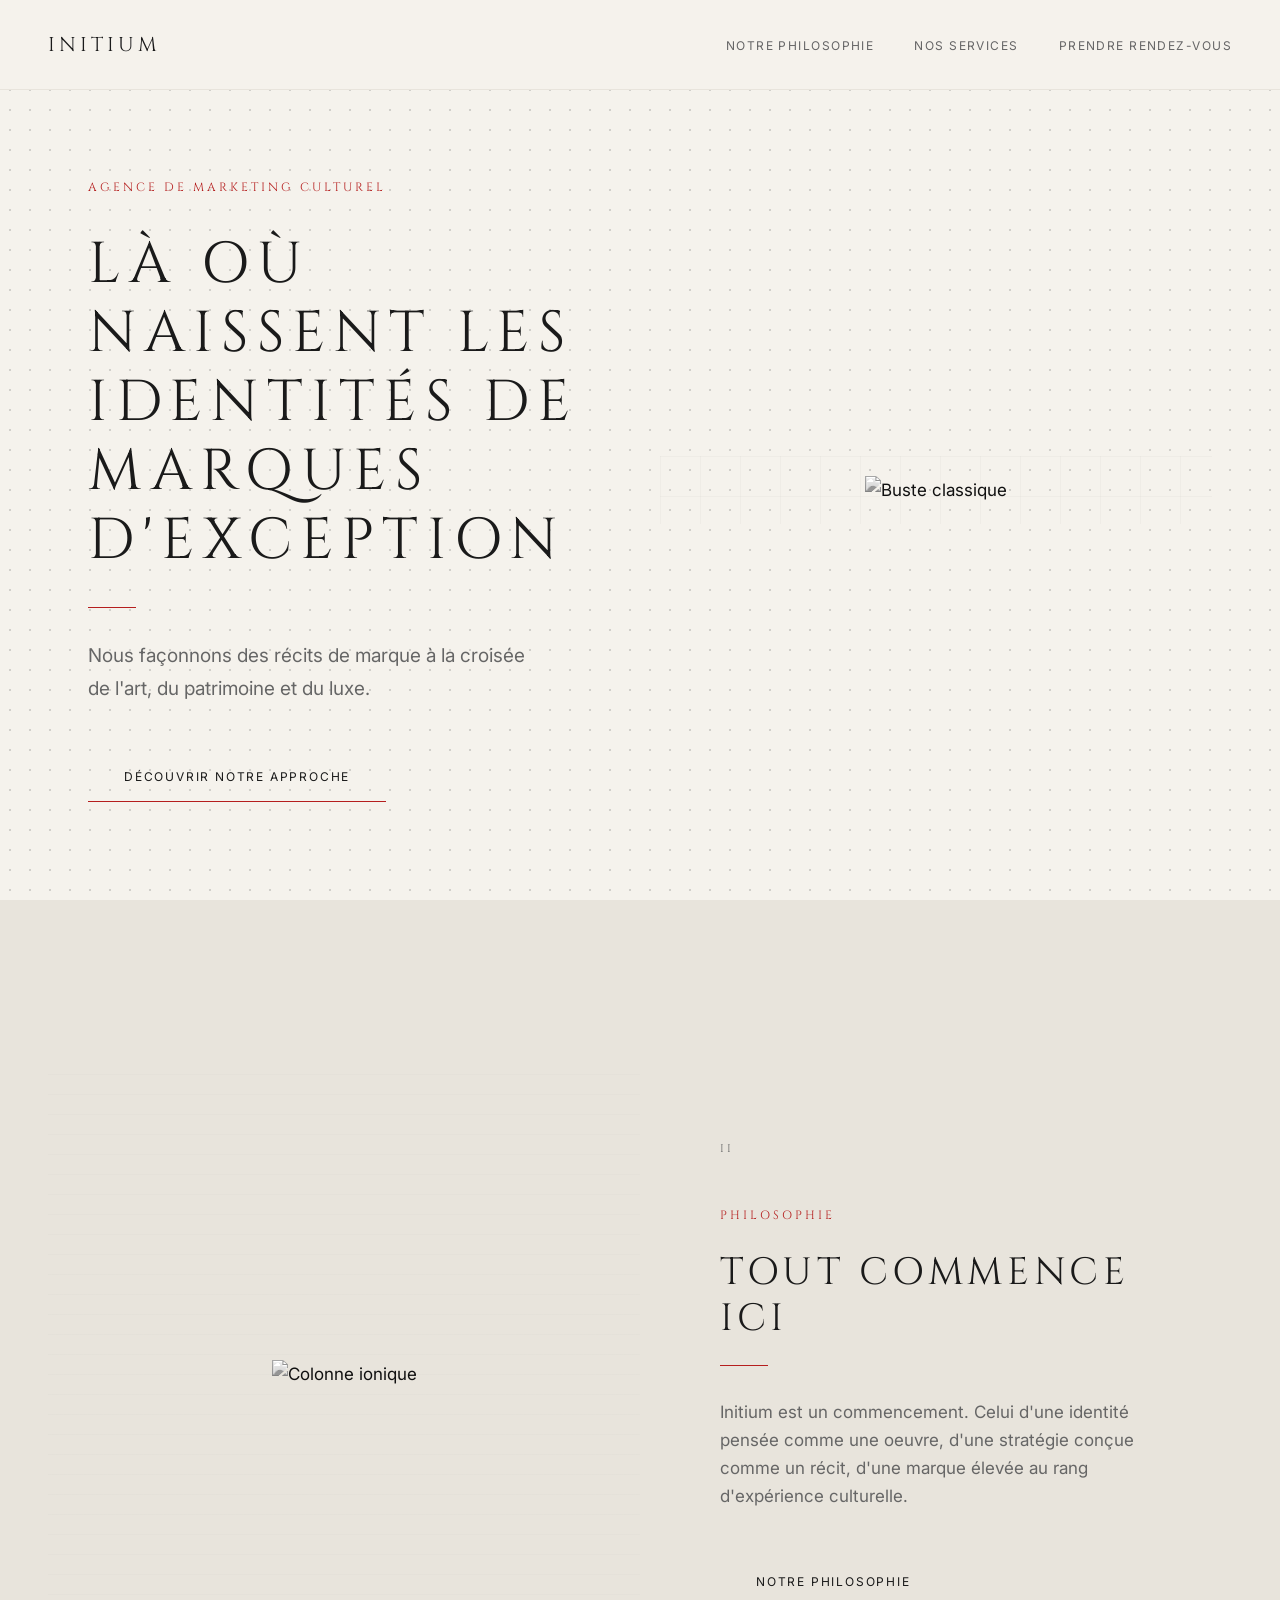
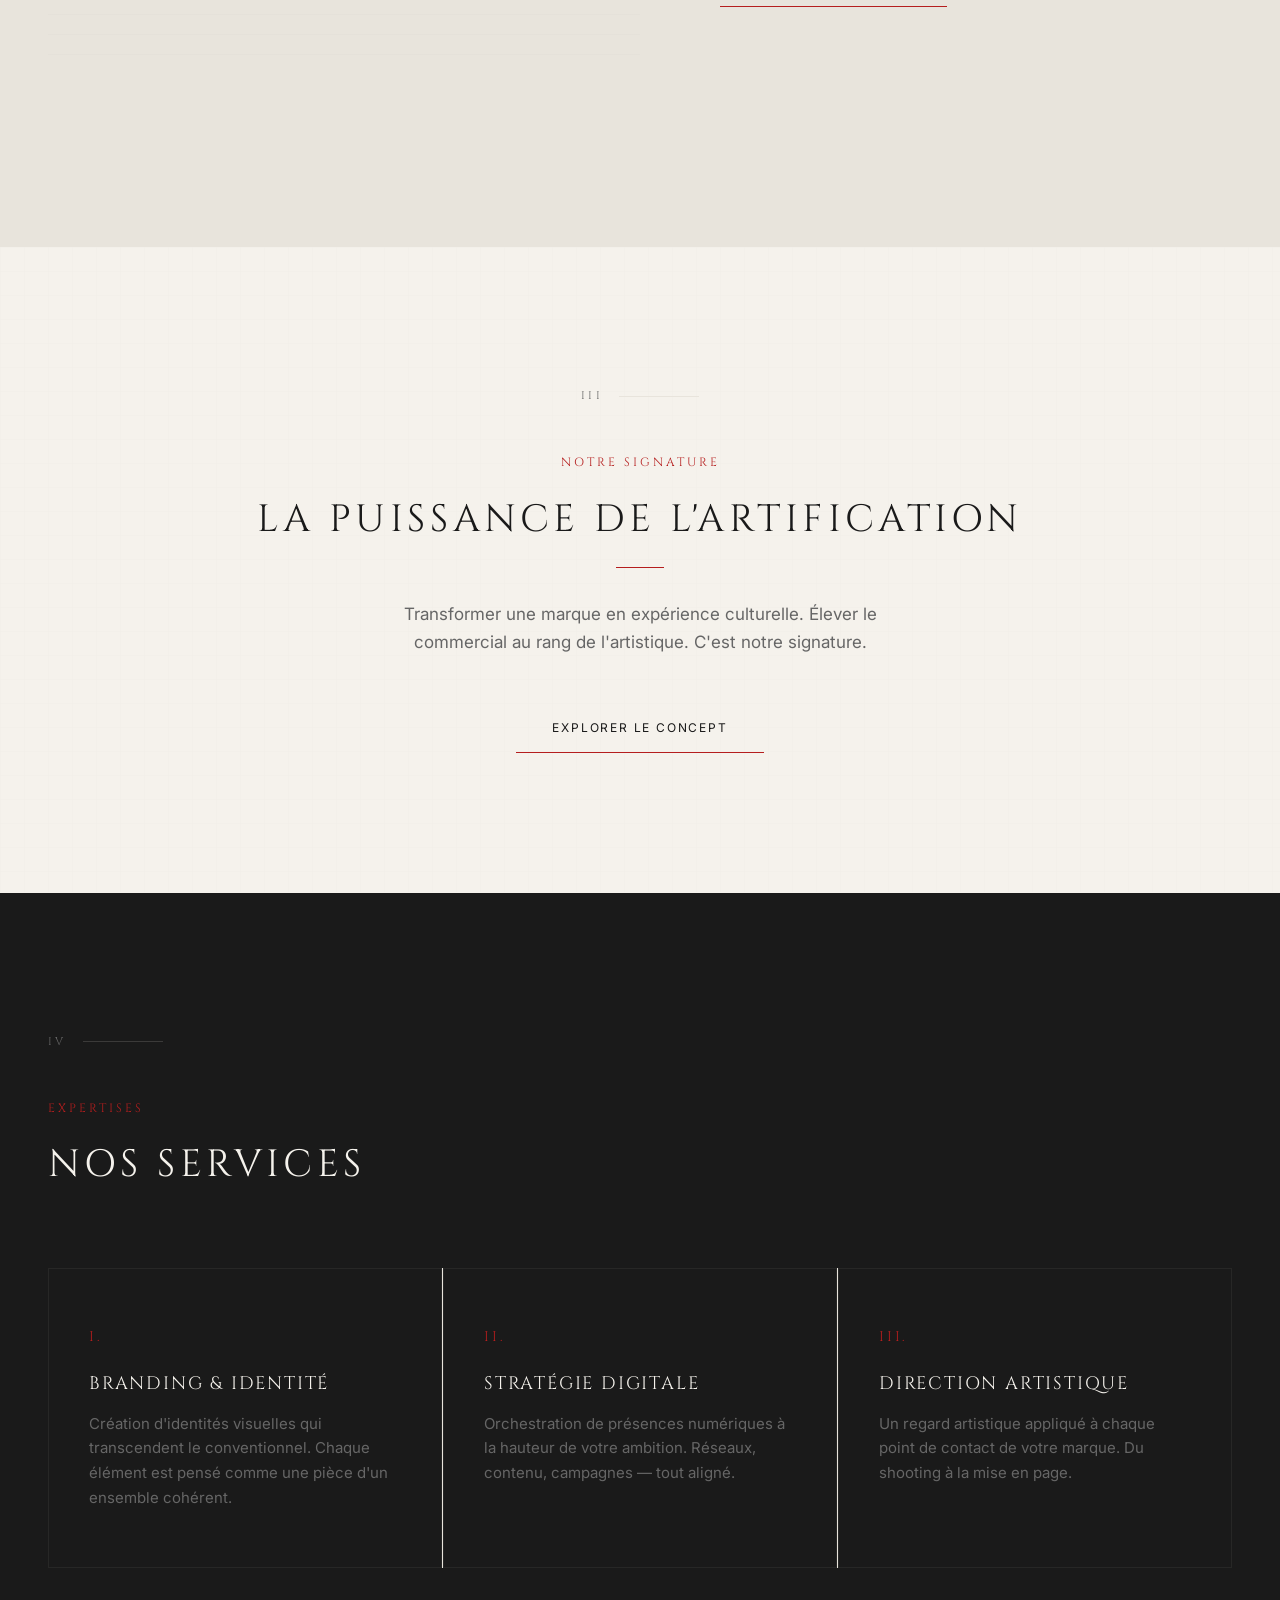
==== index.html @ 4360809c "Initium v2 — Moodboard télescopage temporel: Cinzel + Inter, rouge pompéien, figures antiques flotta" ====
<!DOCTYPE html>
<html lang="fr">
<head>
  <meta charset="UTF-8">
  <meta name="viewport" content="width=device-width, initial-scale=1.0">
  <title>Initium — Agence de marketing culturel</title>
  <link href="https://fonts.googleapis.com/css2?family=Cinzel:wght@400;500;700&family=Inter:wght@300;400;500&display=swap" rel="stylesheet">
  <link rel="stylesheet" href="css/style.css">
</head>
<body>

  <!-- Navigation -->
  <nav class="site-nav">
    <a href="index.html" class="site-nav__logo">Initium</a>
    <ul class="site-nav__links">
      <li><a href="philosophie.html">Notre philosophie</a></li>
      <li><a href="services.html">Nos services</a></li>
      <li><a href="#calendly">Prendre rendez-vous</a></li>
    </ul>
  </nav>

  <!-- ===== HERO ===== -->
  <section class="hero parallax-container">
    <!-- Pattern de fond subtil -->
    <div class="pattern-dots" style="position: absolute; inset: 0; opacity: 0.25; z-index: 0;" data-parallax="0.03"></div>

    <div class="hero__inner">
      <div class="hero__content">
        <p class="t-intertitre mb-32">Agence de marketing culturel</p>
        <h1 class="t-lapidaire t-lapidaire--lg mb-32">Là où naissent les identités de marques d'exception</h1>
        <div class="filet mb-32"></div>
        <p class="t-corps t-corps--lg mb-48" style="max-width: 440px;">Nous façonnons des récits de marque à la croisée de l'art, du patrimoine et du luxe.</p>
        <a href="philosophie.html" class="btn">Découvrir notre approche</a>
      </div>

      <div class="hero__figure">
        <div class="hero__pattern pattern-grid"></div>
        <!-- Buste classique détouré, flottant sur pattern -->
        <img src="https://images.unsplash.com/photo-1588771930296-9d16c325bcc7?w=600&q=85" alt="Buste classique" data-parallax="0.05">
      </div>
    </div>
  </section>

  <!-- ===== SECTION II — Philosophie ===== -->
  <section class="section section--perle">
    <div class="split">
      <div class="split__figure">
        <div class="pattern-bg pattern-lines" style="opacity: 0.3;"></div>
        <img src="https://images.unsplash.com/photo-1558618666-fcd25c85f82e?w=600&q=85" alt="Colonne ionique">
      </div>
      <div class="split__text">
        <div class="section-number">II</div>
        <p class="t-intertitre mb-24">Philosophie</p>
        <h2 class="t-lapidaire t-lapidaire--md mb-24">Tout commence ici</h2>
        <div class="filet mb-32"></div>
        <p class="t-corps mb-48">Initium est un commencement. Celui d'une identité pensée comme une oeuvre, d'une stratégie conçue comme un récit, d'une marque élevée au rang d'expérience culturelle.</p>
        <a href="philosophie.html" class="btn">Notre philosophie</a>
      </div>
    </div>
  </section>

  <!-- ===== SECTION III — Artification ===== -->
  <section class="section section--blanc parallax-container">
    <div class="pattern-meandre" style="position: absolute; inset: 0; opacity: 0.2; z-index: 0;" data-parallax="0.02"></div>
    <div class="section__inner" style="position: relative; z-index: 1; text-align: center;">
      <div class="section-number" style="justify-content: center;">III</div>
      <p class="t-intertitre mb-24">Notre signature</p>
      <h2 class="t-lapidaire t-lapidaire--md mb-24">La puissance de l'artification</h2>
      <div class="filet mb-32" style="margin-left: auto; margin-right: auto;"></div>
      <p class="t-corps mb-48" style="max-width: 560px; margin-left: auto; margin-right: auto;">Transformer une marque en expérience culturelle. Élever le commercial au rang de l'artistique. C'est notre signature.</p>
      <a href="artification.html" class="btn">Explorer le concept</a>
    </div>
  </section>

  <!-- ===== SECTION IV — Services ===== -->
  <section class="section section--noir">
    <div class="section__inner">
      <div class="section-number">IV</div>
      <p class="t-intertitre mb-24">Expertises</p>
      <h2 class="t-lapidaire t-lapidaire--md mb-16" style="color: var(--blanc-casse);">Nos services</h2>

      <div class="cards-row">
        <div class="card">
          <div class="card__roman">I.</div>
          <div class="card__title">Branding & Identité</div>
          <p class="card__text">Création d'identités visuelles qui transcendent le conventionnel. Chaque élément est pensé comme une pièce d'un ensemble cohérent.</p>
        </div>
        <div class="card">
          <div class="card__roman">II.</div>
          <div class="card__title">Stratégie Digitale</div>
          <p class="card__text">Orchestration de présences numériques à la hauteur de votre ambition. Réseaux, contenu, campagnes — tout aligné.</p>
        </div>
        <div class="card">
          <div class="card__roman">III.</div>
          <div class="card__title">Direction Artistique</div>
          <p class="card__text">Un regard artistique appliqué à chaque point de contact de votre marque. Du shooting à la mise en page.</p>
        </div>
      </div>
    </div>
  </section>

  <!-- Pas de footer sur la homepage -->

  <!-- ===== Parallax JS (subtil) ===== -->
  <script>
    document.addEventListener('DOMContentLoaded', function() {
      const parallaxElements = document.querySelectorAll('[data-parallax]');
      if (!parallaxElements.length) return;

      let ticking = false;
      window.addEventListener('scroll', function() {
        if (!ticking) {
          window.requestAnimationFrame(function() {
            const scrollY = window.pageYOffset;
            parallaxElements.forEach(function(el) {
              const speed = parseFloat(el.dataset.parallax);
              el.style.transform = 'translateY(' + (scrollY * speed) + 'px)';
            });
            ticking = false;
          });
          ticking = true;
        }
      });
    });
  </script>

</body>
</html>
---- css/style.css ----
/* ===== INITIUM V2 — Direction Artistique ===== */
/* Télescopage temporel : capitale romaine lapidaire + grotesque contemporaine */
/* Palette monochrome + accent rouge pompéien */

/* --- Reset --- */
*, *::before, *::after {
  margin: 0; padding: 0; box-sizing: border-box;
}

/* --- Variables --- */
:root {
  --blanc-casse: #F5F2EC;
  --noir-encre: #1A1A1A;
  --gris-cendre: #666666;
  --gris-perle: #E8E4DC;
  --rouge-pompeien: #B51E1E;
  --blanc-pur: #FFFFFF;
}

/* --- Base --- */
html { scroll-behavior: smooth; }

body {
  font-family: 'Inter', 'Helvetica Neue', Helvetica, Arial, sans-serif;
  background: var(--blanc-casse);
  color: var(--noir-encre);
  font-size: 17px;
  line-height: 1.65;
  -webkit-font-smoothing: antialiased;
  -moz-osx-font-smoothing: grayscale;
}

/* --- Typographie lapidaire (titres) --- */
.t-lapidaire {
  font-family: 'Cinzel', 'Trajan Pro', 'Times New Roman', serif;
  text-transform: uppercase;
  letter-spacing: 0.12em;
  font-weight: 400;
  line-height: 1.2;
}

.t-lapidaire--lg {
  font-size: clamp(32px, 4.5vw, 64px);
  letter-spacing: 0.15em;
}

.t-lapidaire--md {
  font-size: clamp(22px, 3vw, 38px);
  letter-spacing: 0.12em;
}

.t-lapidaire--sm {
  font-size: clamp(13px, 1.2vw, 15px);
  letter-spacing: 0.2em;
}

/* --- Typographie corps --- */
.t-corps {
  font-family: 'Inter', sans-serif;
  font-size: 17px;
  line-height: 1.65;
  color: var(--gris-cendre);
}

.t-corps--lg {
  font-size: 19px;
  line-height: 1.7;
}

/* --- Intertitre petites capitales rouges --- */
.t-intertitre {
  font-family: 'Cinzel', serif;
  font-size: 12px;
  letter-spacing: 0.25em;
  text-transform: uppercase;
  color: var(--rouge-pompeien);
  font-weight: 400;
}

/* --- Links --- */
a { color: inherit; text-decoration: none; }

/* --- Filets --- */
.filet {
  width: 48px;
  height: 1px;
  background: var(--rouge-pompeien);
}

.filet--long {
  width: 100%;
  height: 1px;
  background: var(--gris-perle);
}

/* --- Boutons --- */
.btn {
  display: inline-block;
  padding: 14px 36px;
  font-family: 'Inter', sans-serif;
  font-size: 12px;
  letter-spacing: 0.15em;
  text-transform: uppercase;
  color: var(--noir-encre);
  background: transparent;
  border: none;
  border-bottom: 1px solid var(--rouge-pompeien);
  border-radius: 0;
  cursor: pointer;
  transition: background 0.3s, color 0.3s;
}

.btn:hover {
  background: var(--rouge-pompeien);
  color: var(--blanc-casse);
}

/* --- Navigation --- */
.site-nav {
  position: fixed;
  top: 0; left: 0; right: 0;
  z-index: 100;
  display: flex;
  justify-content: space-between;
  align-items: center;
  padding: 28px 48px;
  background: rgba(245, 242, 236, 0.95);
  backdrop-filter: blur(8px);
  border-bottom: 1px solid var(--gris-perle);
}

.site-nav__logo {
  font-family: 'Cinzel', serif;
  font-size: 20px;
  letter-spacing: 0.2em;
  text-transform: uppercase;
  color: var(--noir-encre);
}

.site-nav__logo--red {
  color: var(--rouge-pompeien);
}

.site-nav__links {
  display: flex;
  gap: 40px;
  list-style: none;
}

.site-nav__links a {
  font-family: 'Inter', sans-serif;
  font-size: 12px;
  letter-spacing: 0.12em;
  text-transform: uppercase;
  color: var(--gris-cendre);
  transition: color 0.3s;
}

.site-nav__links a:hover {
  color: var(--rouge-pompeien);
}

/* --- Sections --- */
.section {
  padding: 140px 48px;
  position: relative;
  overflow: hidden;
}

.section--blanc { background: var(--blanc-casse); }
.section--perle { background: var(--gris-perle); }
.section--noir {
  background: var(--noir-encre);
  color: var(--blanc-casse);
}
.section--noir .t-corps { color: rgba(245, 242, 236, 0.6); }
.section--noir .filet--long { background: rgba(245, 242, 236, 0.1); }

.section__inner {
  max-width: 1200px;
  margin: 0 auto;
}

/* --- Hero --- */
.hero {
  min-height: 100vh;
  display: flex;
  align-items: center;
  position: relative;
  overflow: hidden;
  background: var(--blanc-casse);
  padding-top: 80px;
}

.hero__inner {
  max-width: 1200px;
  margin: 0 auto;
  padding: 0 48px;
  display: grid;
  grid-template-columns: 1fr 1fr;
  gap: 80px;
  align-items: center;
  width: 100%;
}

.hero__content {
  position: relative;
  z-index: 2;
}

.hero__figure {
  position: relative;
  z-index: 1;
  display: flex;
  align-items: center;
  justify-content: center;
}

.hero__figure img {
  max-height: 70vh;
  width: auto;
  max-width: 100%;
  filter: grayscale(100%) contrast(1.1);
  position: relative;
  z-index: 2;
}

/* Pattern de fond derrière la figure */
.hero__pattern {
  position: absolute;
  inset: -20px;
  z-index: 1;
  opacity: 0.4;
}

/* --- Patterns --- */
.pattern-dots {
  background-image: radial-gradient(circle, var(--gris-cendre) 0.8px, transparent 0.8px);
  background-size: 20px 20px;
}

.pattern-grid {
  background-image:
    linear-gradient(rgba(102, 102, 102, 0.1) 1px, transparent 1px),
    linear-gradient(90deg, rgba(102, 102, 102, 0.1) 1px, transparent 1px);
  background-size: 40px 40px;
}

.pattern-lines {
  background-image: repeating-linear-gradient(
    0deg,
    transparent,
    transparent 19px,
    rgba(102, 102, 102, 0.08) 19px,
    rgba(102, 102, 102, 0.08) 20px
  );
}

.pattern-meandre {
  background-image:
    linear-gradient(90deg, rgba(102,102,102,0.06) 1px, transparent 1px),
    linear-gradient(rgba(102,102,102,0.06) 1px, transparent 1px);
  background-size: 24px 24px;
}

/* --- Split layout --- */
.split {
  display: grid;
  grid-template-columns: 1fr 1fr;
  gap: 0;
  align-items: center;
}

.split__text {
  padding: 100px 80px;
}

.split__figure {
  position: relative;
  min-height: 600px;
  display: flex;
  align-items: center;
  justify-content: center;
  overflow: hidden;
}

.split__figure img {
  max-height: 500px;
  width: auto;
  filter: grayscale(100%) contrast(1.1);
  position: relative;
  z-index: 2;
}

.split__figure .pattern-bg {
  position: absolute;
  inset: 0;
  z-index: 1;
}

/* --- Cards numérotées (chiffres romains) --- */
.cards-row {
  display: grid;
  grid-template-columns: repeat(3, 1fr);
  gap: 1px;
  background: var(--gris-perle);
  margin-top: 80px;
}

.card {
  background: var(--blanc-casse);
  padding: 56px 40px;
}

.card__roman {
  font-family: 'Cinzel', serif;
  font-size: 14px;
  letter-spacing: 0.2em;
  color: var(--rouge-pompeien);
  margin-bottom: 24px;
}

.card__title {
  font-family: 'Cinzel', serif;
  font-size: 18px;
  letter-spacing: 0.1em;
  text-transform: uppercase;
  color: var(--noir-encre);
  margin-bottom: 16px;
  line-height: 1.3;
}

.card__text {
  font-size: 15px;
  color: var(--gris-cendre);
  line-height: 1.65;
}

/* Cards sur fond sombre */
.section--noir .card {
  background: var(--noir-encre);
  border: 1px solid rgba(245, 242, 236, 0.06);
}
.section--noir .card__title { color: var(--blanc-casse); }

/* --- Figure flottante (standalone) --- */
.floating-figure {
  position: relative;
  display: flex;
  align-items: center;
  justify-content: center;
  padding: 80px;
}

.floating-figure img {
  filter: grayscale(100%) contrast(1.1);
  position: relative;
  z-index: 2;
  max-height: 500px;
}

.floating-figure__pattern {
  position: absolute;
  z-index: 1;
}

/* --- Footer --- */
.site-footer {
  padding: 56px 48px;
  border-top: 1px solid var(--gris-perle);
  display: flex;
  justify-content: space-between;
  align-items: center;
  background: var(--blanc-casse);
  color: var(--gris-cendre);
  font-size: 13px;
  letter-spacing: 0.05em;
}

.site-footer__links {
  display: flex;
  gap: 32px;
  list-style: none;
}

.site-footer__links a {
  font-size: 12px;
  letter-spacing: 0.1em;
  text-transform: uppercase;
  color: var(--gris-cendre);
  transition: color 0.3s;
}

.site-footer__links a:hover {
  color: var(--rouge-pompeien);
}

/* --- Spacing utilities --- */
.mb-16 { margin-bottom: 16px; }
.mb-24 { margin-bottom: 24px; }
.mb-32 { margin-bottom: 32px; }
.mb-48 { margin-bottom: 48px; }
.mb-64 { margin-bottom: 64px; }
.mb-80 { margin-bottom: 80px; }
.mt-48 { margin-top: 48px; }

/* --- Parallax layers --- */
.parallax-container {
  position: relative;
  overflow: hidden;
}

[data-parallax] {
  will-change: transform;
}

/* --- Numérotation romaine section --- */
.section-number {
  font-family: 'Cinzel', serif;
  font-size: 11px;
  letter-spacing: 0.3em;
  color: var(--gris-cendre);
  text-transform: uppercase;
  margin-bottom: 48px;
  display: flex;
  align-items: center;
  gap: 16px;
}

.section-number::after {
  content: '';
  flex: 1;
  max-width: 80px;
  height: 1px;
  background: var(--gris-perle);
}

.section--noir .section-number::after {
  background: rgba(245, 242, 236, 0.15);
}

/* --- Timeline (artification) --- */
.timeline {
  max-width: 800px;
  margin: 0 auto;
}

.timeline-step {
  display: flex;
  gap: 40px;
  margin-bottom: 56px;
  align-items: flex-start;
  padding-bottom: 56px;
  border-bottom: 1px solid var(--gris-perle);
}

.timeline-step:last-child {
  border-bottom: none;
  margin-bottom: 0;
  padding-bottom: 0;
}

.section--noir .timeline-step {
  border-bottom-color: rgba(245, 242, 236, 0.08);
}

.timeline-step__num {
  font-family: 'Cinzel', serif;
  font-size: 14px;
  letter-spacing: 0.2em;
  color: var(--rouge-pompeien);
  min-width: 60px;
  padding-top: 4px;
}

.timeline-step__title {
  font-family: 'Cinzel', serif;
  font-size: 18px;
  letter-spacing: 0.1em;
  text-transform: uppercase;
  margin-bottom: 12px;
  line-height: 1.3;
}

.timeline-step__text {
  font-size: 16px;
  color: var(--gris-cendre);
  line-height: 1.65;
}

.section--noir .timeline-step__title { color: var(--blanc-casse); }
.section--noir .timeline-step__text { color: rgba(245, 242, 236, 0.55); }

/* --- Services grid --- */
.services-grid {
  display: grid;
  grid-template-columns: repeat(2, 1fr);
  gap: 1px;
  background: var(--gris-perle);
}

.service-item {
  background: var(--blanc-casse);
  padding: 56px 48px;
}

.service-item__title {
  font-family: 'Cinzel', serif;
  font-size: 16px;
  letter-spacing: 0.12em;
  text-transform: uppercase;
  color: var(--noir-encre);
  margin-bottom: 16px;
}

.service-item__text {
  font-size: 15px;
  color: var(--gris-cendre);
  line-height: 1.65;
}

/* --- Founders --- */
.founders {
  display: grid;
  grid-template-columns: 1fr 1fr;
  gap: 80px;
  max-width: 900px;
  margin: 0 auto;
}

.founder__img {
  width: 180px;
  height: 220px;
  background: var(--gris-perle);
  margin-bottom: 24px;
  display: flex;
  align-items: center;
  justify-content: center;
  font-size: 12px;
  letter-spacing: 0.1em;
  color: var(--gris-cendre);
  text-transform: uppercase;
}

.founder__name {
  font-family: 'Cinzel', serif;
  font-size: 18px;
  letter-spacing: 0.12em;
  text-transform: uppercase;
  margin-bottom: 4px;
}

.founder__role {
  font-size: 12px;
  letter-spacing: 0.12em;
  text-transform: uppercase;
  color: var(--rouge-pompeien);
  margin-bottom: 16px;
}

.founder__bio {
  font-size: 15px;
  color: var(--gris-cendre);
  line-height: 1.65;
}

/* --- Responsive --- */
@media (max-width: 1024px) {
  .hero__inner {
    grid-template-columns: 1fr;
    gap: 48px;
    padding: 0 32px;
  }
  .hero__figure { min-height: 400px; }
  .split { grid-template-columns: 1fr; }
  .split__text { padding: 64px 32px; }
  .split__figure { min-height: 400px; }
  .cards-row { grid-template-columns: 1fr; }
  .services-grid { grid-template-columns: 1fr; }
  .founders { grid-template-columns: 1fr; gap: 48px; }
}

@media (max-width: 768px) {
  .site-nav { padding: 20px 24px; }
  .site-nav__links { gap: 24px; }
  .site-nav__links a { font-size: 11px; }
  .section { padding: 100px 24px; }
  .hero__inner { padding: 0 24px; }
  .split__text { padding: 48px 24px; }
  .site-footer {
    flex-direction: column;
    gap: 20px;
    text-align: center;
    padding: 40px 24px;
  }
}

@media (max-width: 480px) {
  .site-nav__links { display: none; }
  .hero { padding-top: 60px; }
  .btn { padding: 12px 28px; }
  .timeline-step { flex-direction: column; gap: 16px; }
}
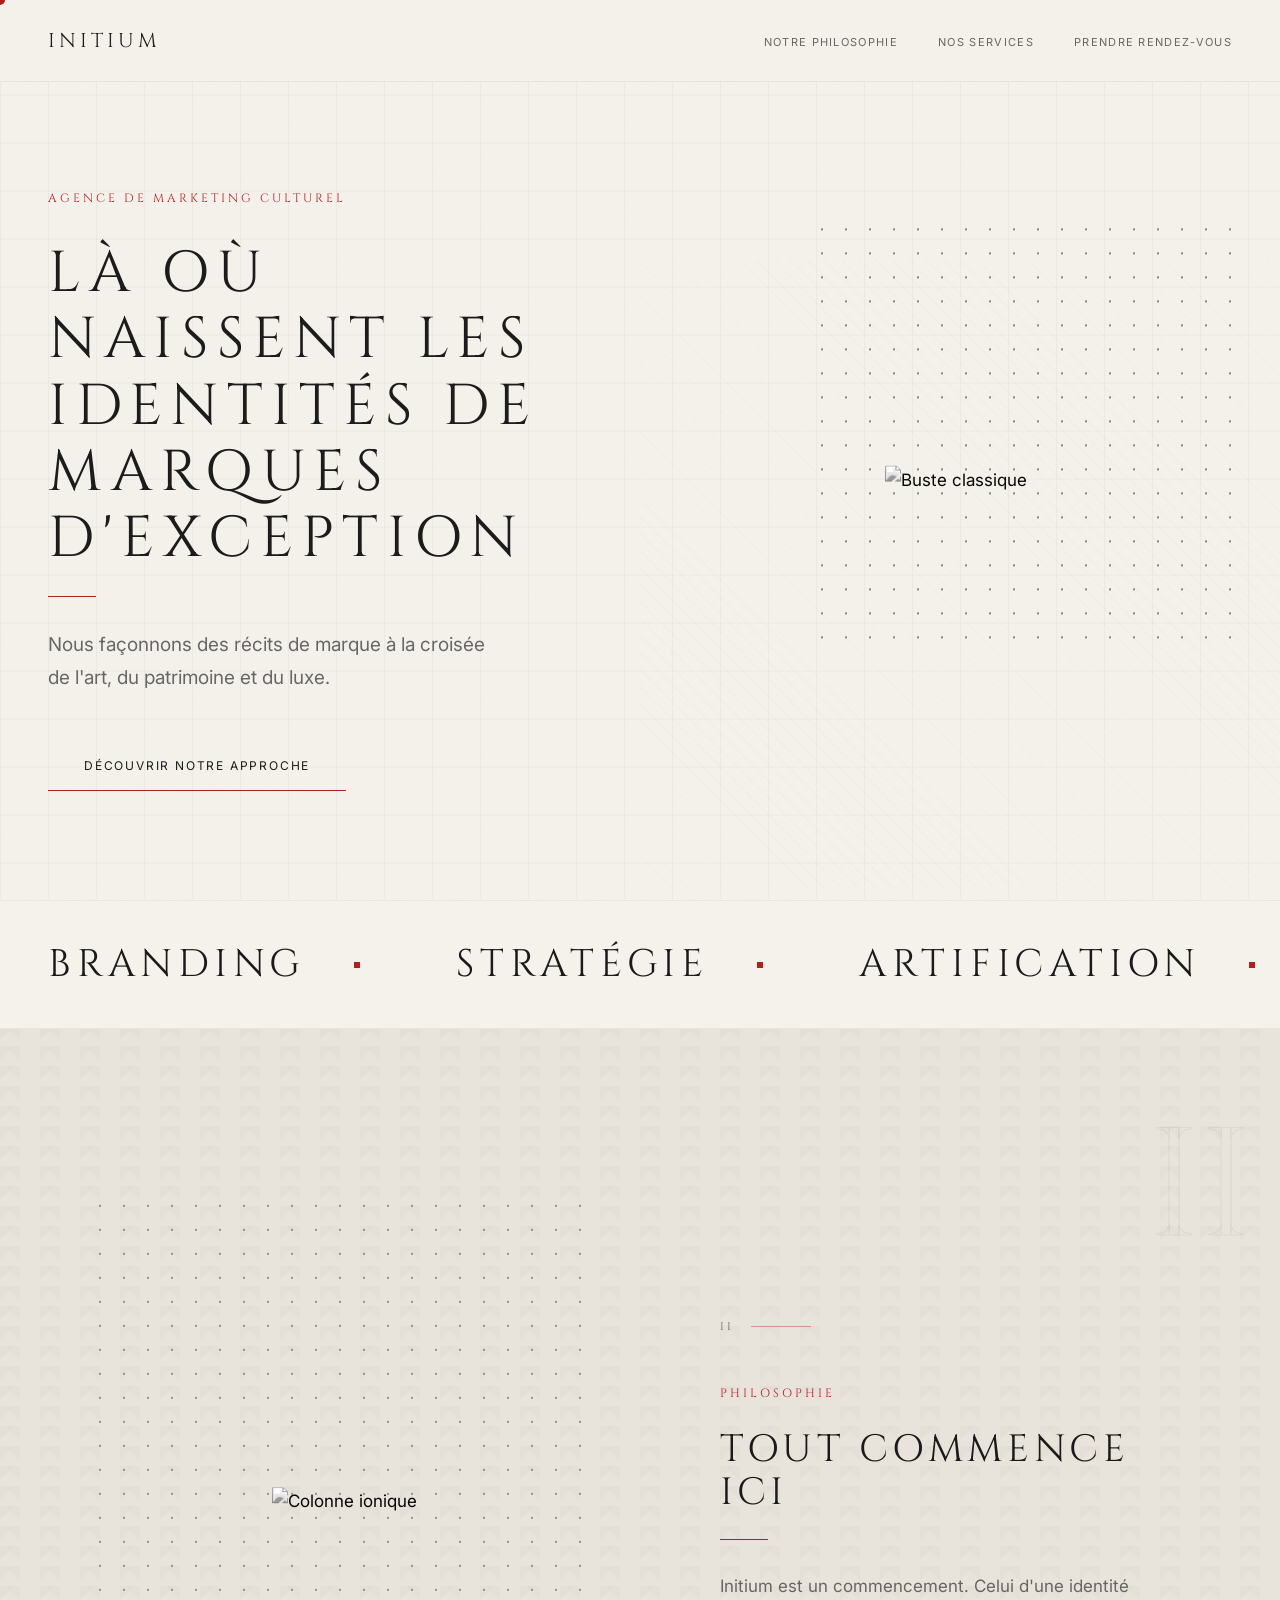
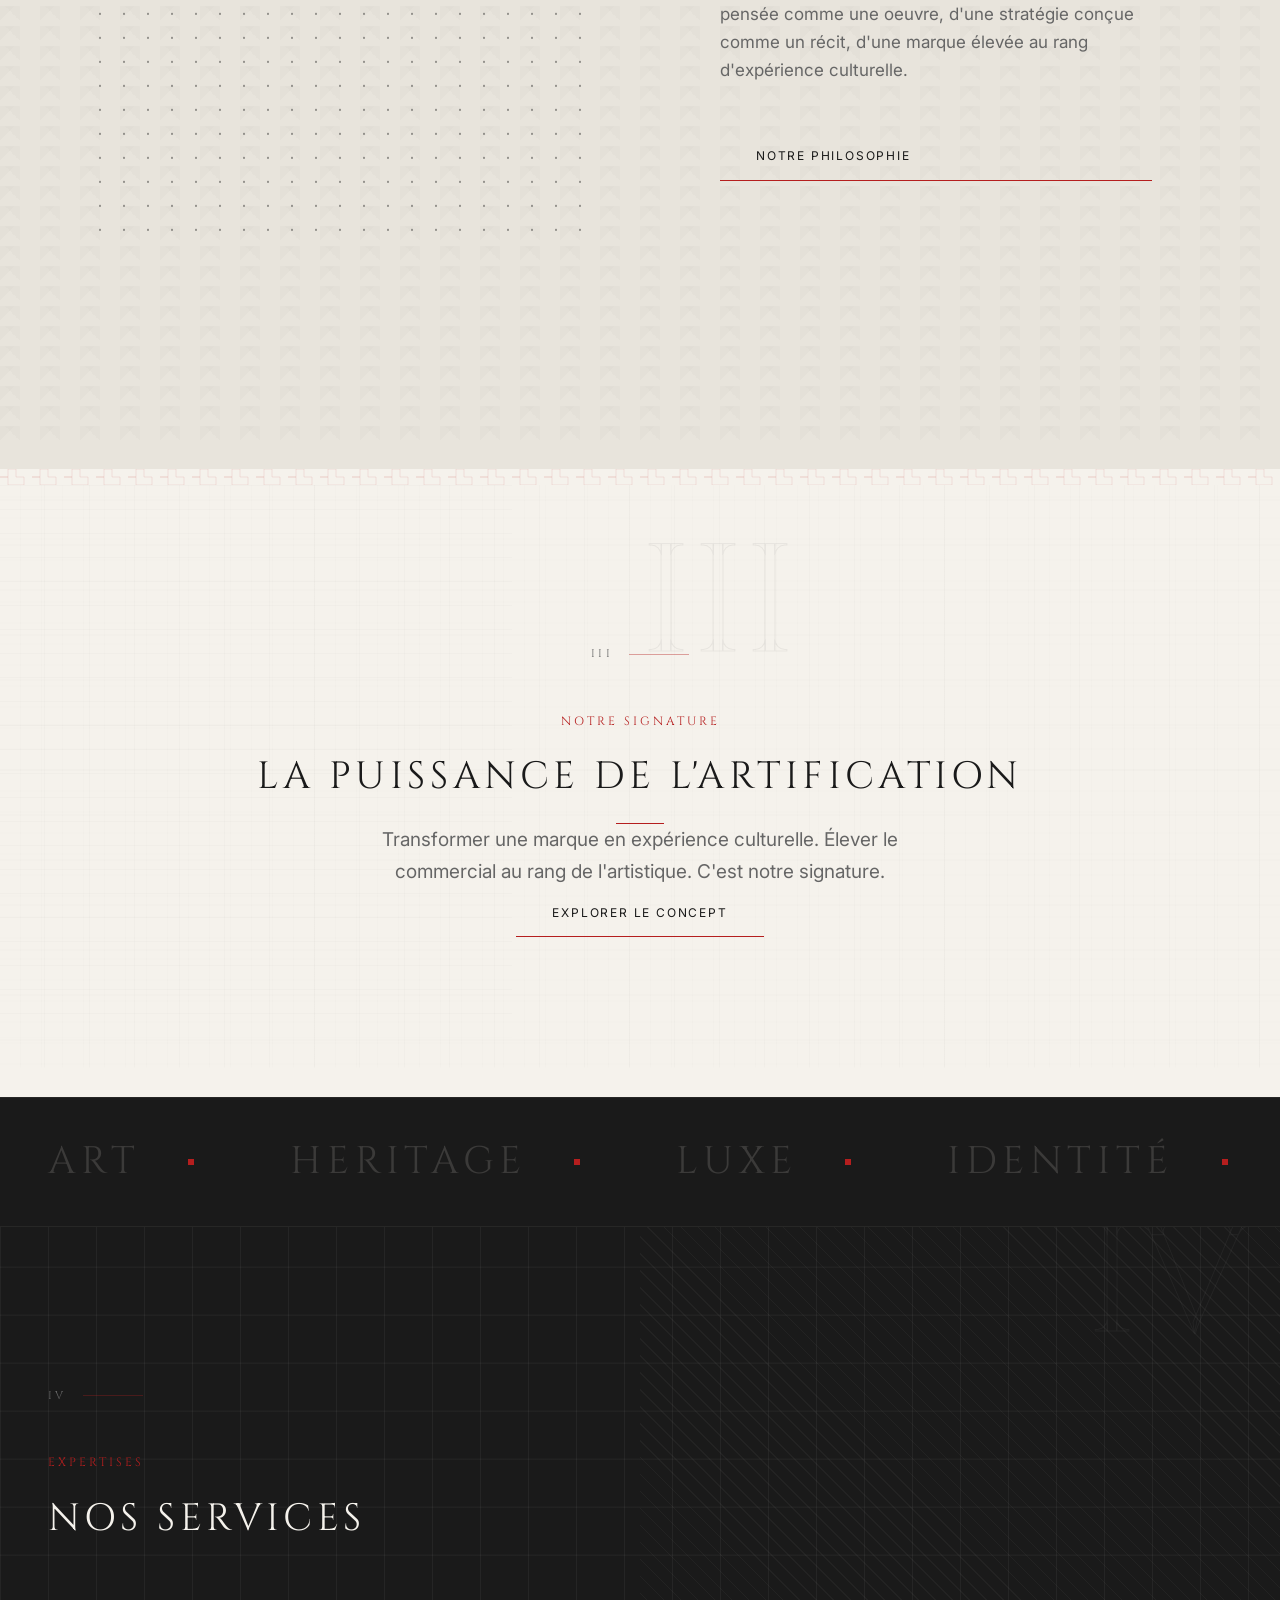
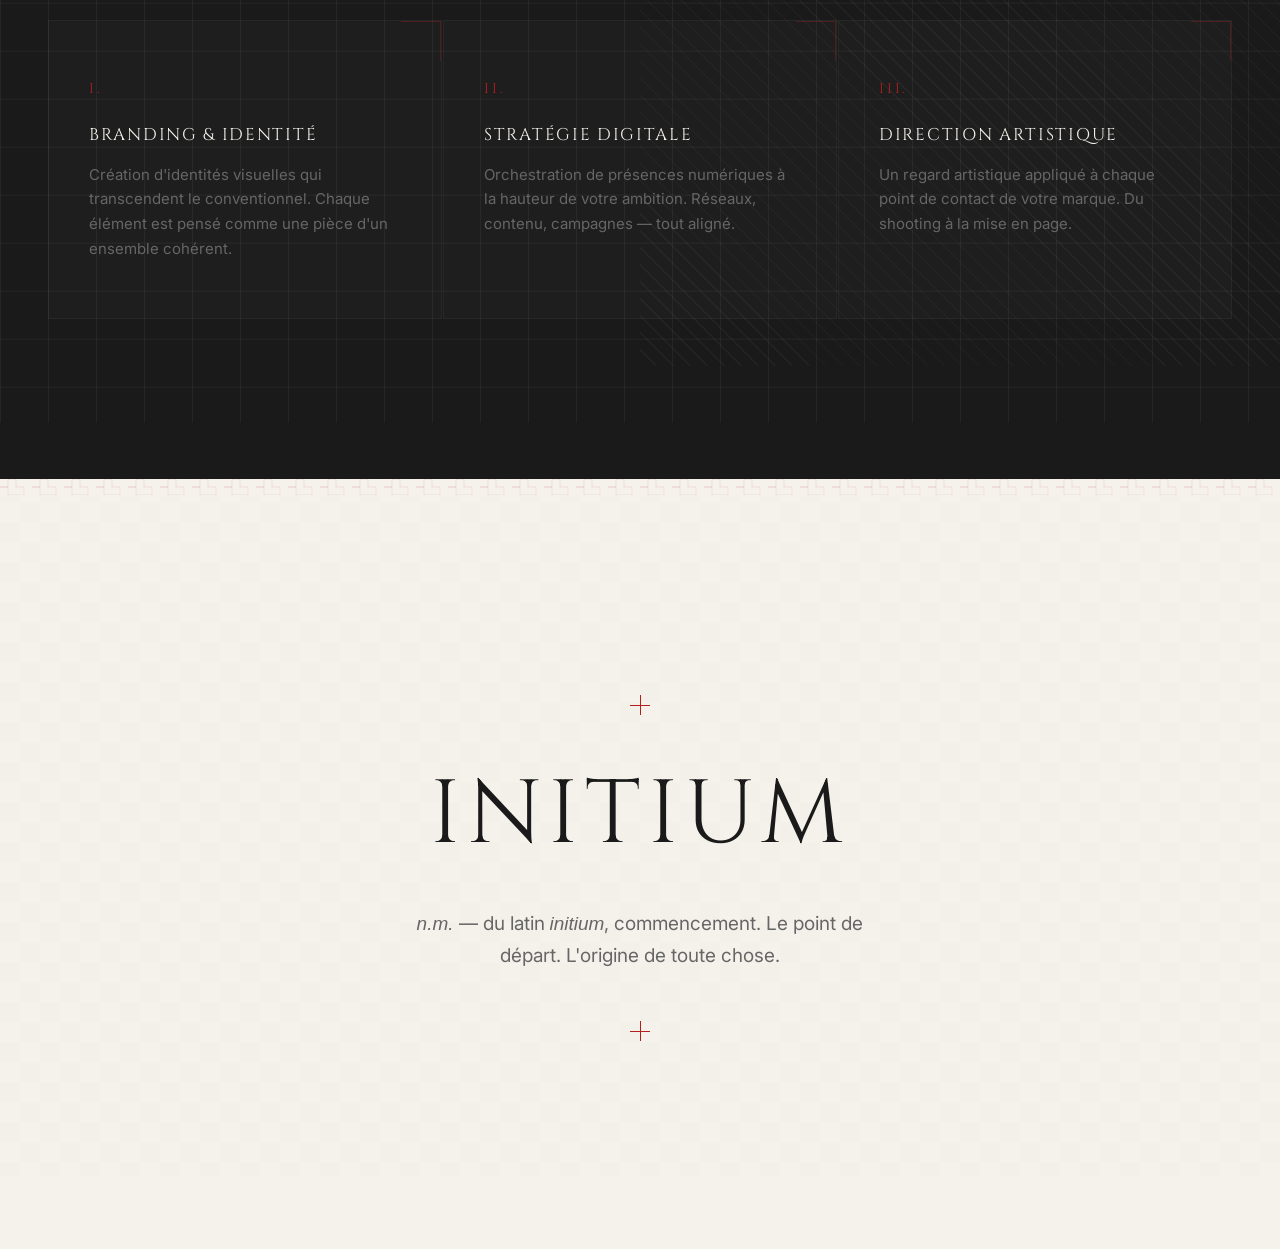
==== commit 813208e7: "V2.0.1 — Patterns actifs, textures, parallax multicouche, marquee, révélations scroll, curseur rouge" ====
--- a/index.html
+++ b/index.html
@@ -9,8 +9,11 @@
 </head>
 <body>
 
+  <!-- Curseur rouge custom -->
+  <div class="cursor-dot" id="cursor"></div>
+
   <!-- Navigation -->
-  <nav class="site-nav">
+  <nav class="site-nav" id="nav">
     <a href="index.html" class="site-nav__logo">Initium</a>
     <ul class="site-nav__links">
       <li><a href="philosophie.html">Notre philosophie</a></li>
@@ -20,77 +23,141 @@
   </nav>
 
   <!-- ===== HERO ===== -->
-  <section class="hero parallax-container">
-    <!-- Pattern de fond subtil -->
-    <div class="pattern-dots" style="position: absolute; inset: 0; opacity: 0.25; z-index: 0;" data-parallax="0.03"></div>
+  <section class="hero">
+    <!-- Pattern de fond : grille fine -->
+    <div class="pattern-layer pat-grid" style="inset: 0; opacity: 0.5;" data-parallax="0.02"></div>
+    <!-- Diagonales en surimpression partielle -->
+    <div class="pattern-layer pat-diag" style="top: 30%; left: 50%; right: 0; bottom: 0; opacity: 0.4;" data-parallax="0.04"></div>
+
+    <!-- Lettre décorative -->
+    <div class="hero__deco-letter" data-parallax="0.06">I</div>
 
     <div class="hero__inner">
       <div class="hero__content">
-        <p class="t-intertitre mb-32">Agence de marketing culturel</p>
-        <h1 class="t-lapidaire t-lapidaire--lg mb-32">Là où naissent les identités de marques d'exception</h1>
-        <div class="filet mb-32"></div>
-        <p class="t-corps t-corps--lg mb-48" style="max-width: 440px;">Nous façonnons des récits de marque à la croisée de l'art, du patrimoine et du luxe.</p>
-        <a href="philosophie.html" class="btn">Découvrir notre approche</a>
+        <p class="t-intertitre mb-32 reveal">Agence de marketing culturel</p>
+        <h1 class="t-lapidaire t-lapidaire--lg mb-24 reveal reveal--delay-1">Là où naissent les identités de marques d'exception</h1>
+        <div class="filet mb-32 reveal reveal--delay-2"></div>
+        <p class="t-corps t-corps--lg mb-48 reveal reveal--delay-2" style="max-width: 440px;">Nous façonnons des récits de marque à la croisée de l'art, du patrimoine et du luxe.</p>
+        <a href="philosophie.html" class="btn reveal reveal--delay-3">Découvrir notre approche</a>
       </div>
 
       <div class="hero__figure">
-        <div class="hero__pattern pattern-grid"></div>
-        <!-- Buste classique détouré, flottant sur pattern -->
+        <!-- Cadre pattern derrière la figure -->
+        <div class="hero__figure-frame hero__figure-frame--offset pat-dots" style="opacity: 0.5;" data-parallax="0.03"></div>
+        <!-- Placeholder image — à remplacer par le buste Freepik -->
         <img src="https://images.unsplash.com/photo-1588771930296-9d16c325bcc7?w=600&q=85" alt="Buste classique" data-parallax="0.05">
       </div>
     </div>
   </section>
+
+  <!-- ===== MARQUEE BANDEAU ===== -->
+  <div class="marquee">
+    <div class="marquee__track">
+      <span class="marquee__item">Branding <span class="marquee__sep"></span></span>
+      <span class="marquee__item">Stratégie <span class="marquee__sep"></span></span>
+      <span class="marquee__item">Artification <span class="marquee__sep"></span></span>
+      <span class="marquee__item">Patrimoine <span class="marquee__sep"></span></span>
+      <span class="marquee__item">Culture <span class="marquee__sep"></span></span>
+      <span class="marquee__item">Direction artistique <span class="marquee__sep"></span></span>
+      <!-- Dupliquer pour boucle infinie -->
+      <span class="marquee__item">Branding <span class="marquee__sep"></span></span>
+      <span class="marquee__item">Stratégie <span class="marquee__sep"></span></span>
+      <span class="marquee__item">Artification <span class="marquee__sep"></span></span>
+      <span class="marquee__item">Patrimoine <span class="marquee__sep"></span></span>
+      <span class="marquee__item">Culture <span class="marquee__sep"></span></span>
+      <span class="marquee__item">Direction artistique <span class="marquee__sep"></span></span>
+    </div>
+  </div>
 
   <!-- ===== SECTION II — Philosophie ===== -->
   <section class="section section--perle">
+    <!-- Pattern : chevrons en fond -->
+    <div class="pattern-layer pat-chevron" style="inset: 0; opacity: 0.4;" data-parallax="0.02"></div>
+
     <div class="split">
       <div class="split__figure">
-        <div class="pattern-bg pattern-lines" style="opacity: 0.3;"></div>
-        <img src="https://images.unsplash.com/photo-1558618666-fcd25c85f82e?w=600&q=85" alt="Colonne ionique">
+        <!-- Pattern dots derrière l'image -->
+        <div class="pattern-layer pat-dots" style="inset: 40px; opacity: 0.4; z-index: 1;" data-parallax="0.03"></div>
+        <img src="https://images.unsplash.com/photo-1558618666-fcd25c85f82e?w=600&q=85" alt="Colonne ionique" data-parallax="0.04">
       </div>
       <div class="split__text">
-        <div class="section-number">II</div>
-        <p class="t-intertitre mb-24">Philosophie</p>
-        <h2 class="t-lapidaire t-lapidaire--md mb-24">Tout commence ici</h2>
-        <div class="filet mb-32"></div>
-        <p class="t-corps mb-48">Initium est un commencement. Celui d'une identité pensée comme une oeuvre, d'une stratégie conçue comme un récit, d'une marque élevée au rang d'expérience culturelle.</p>
-        <a href="philosophie.html" class="btn">Notre philosophie</a>
-      </div>
-    </div>
-  </section>
+        <div class="section-num-giant" data-parallax="0.06">II</div>
+        <div class="section-number reveal">II</div>
+        <p class="t-intertitre mb-24 reveal reveal--delay-1">Philosophie</p>
+        <h2 class="t-lapidaire t-lapidaire--md mb-24 reveal reveal--delay-1">Tout commence ici</h2>
+        <div class="filet mb-32 reveal reveal--delay-2"></div>
+        <p class="t-corps mb-48 reveal reveal--delay-2">Initium est un commencement. Celui d'une identité pensée comme une oeuvre, d'une stratégie conçue comme un récit, d'une marque élevée au rang d'expérience culturelle.</p>
+        <a href="philosophie.html" class="btn reveal reveal--delay-3">Notre philosophie</a>
+      </div>
+    </div>
+  </section>
+
+  <!-- ===== FRISE GRECQUE ===== -->
+  <div class="greek-border"></div>
 
   <!-- ===== SECTION III — Artification ===== -->
-  <section class="section section--blanc parallax-container">
-    <div class="pattern-meandre" style="position: absolute; inset: 0; opacity: 0.2; z-index: 0;" data-parallax="0.02"></div>
-    <div class="section__inner" style="position: relative; z-index: 1; text-align: center;">
-      <div class="section-number" style="justify-content: center;">III</div>
-      <p class="t-intertitre mb-24">Notre signature</p>
-      <h2 class="t-lapidaire t-lapidaire--md mb-24">La puissance de l'artification</h2>
-      <div class="filet mb-32" style="margin-left: auto; margin-right: auto;"></div>
-      <p class="t-corps mb-48" style="max-width: 560px; margin-left: auto; margin-right: auto;">Transformer une marque en expérience culturelle. Élever le commercial au rang de l'artistique. C'est notre signature.</p>
-      <a href="artification.html" class="btn">Explorer le concept</a>
-    </div>
-  </section>
+  <section class="section section--blanc" style="text-align: center;">
+    <!-- Patterns superposés : méandre + lignes -->
+    <div class="pattern-layer pat-meandre" style="inset: 0; opacity: 0.35;" data-parallax="0.015"></div>
+    <div class="pattern-layer pat-lines" style="top: 0; left: 0; width: 40%; bottom: 0; opacity: 0.3;" data-parallax="0.03"></div>
+
+    <div class="section__inner">
+      <div class="section-num-giant" style="left: 50%; transform: translateX(-50%); right: auto;" data-parallax="0.05">III</div>
+      <div class="section-number reveal" style="justify-content: center;">III</div>
+      <p class="t-intertitre mb-24 reveal">Notre signature</p>
+      <h2 class="t-lapidaire t-lapidaire--md mb-24 reveal reveal--delay-1">La puissance de l'artification</h2>
+      <div class="filet mb-32 reveal reveal--delay-1" style="margin: 0 auto;"></div>
+      <p class="t-corps t-corps--lg mb-48 reveal reveal--delay-2" style="max-width: 560px; margin: 0 auto;">Transformer une marque en expérience culturelle. Élever le commercial au rang de l'artistique. C'est notre signature.</p>
+      <a href="artification.html" class="btn reveal reveal--delay-3">Explorer le concept</a>
+    </div>
+  </section>
+
+  <!-- ===== MARQUEE SOMBRE ===== -->
+  <div class="marquee marquee--noir">
+    <div class="marquee__track" style="animation-direction: reverse; animation-duration: 25s;">
+      <span class="marquee__item">Art <span class="marquee__sep"></span></span>
+      <span class="marquee__item">Heritage <span class="marquee__sep"></span></span>
+      <span class="marquee__item">Luxe <span class="marquee__sep"></span></span>
+      <span class="marquee__item">Identité <span class="marquee__sep"></span></span>
+      <span class="marquee__item">Récit <span class="marquee__sep"></span></span>
+      <span class="marquee__item">Excellence <span class="marquee__sep"></span></span>
+      <span class="marquee__item">Art <span class="marquee__sep"></span></span>
+      <span class="marquee__item">Heritage <span class="marquee__sep"></span></span>
+      <span class="marquee__item">Luxe <span class="marquee__sep"></span></span>
+      <span class="marquee__item">Identité <span class="marquee__sep"></span></span>
+      <span class="marquee__item">Récit <span class="marquee__sep"></span></span>
+      <span class="marquee__item">Excellence <span class="marquee__sep"></span></span>
+    </div>
+  </div>
 
   <!-- ===== SECTION IV — Services ===== -->
   <section class="section section--noir">
+    <!-- Pattern : grille légère sur fond sombre -->
+    <div class="pattern-layer pat-grid--light" style="inset: 0;" data-parallax="0.02"></div>
+    <!-- Diagonales partielles -->
+    <div class="pattern-layer pat-diag--light" style="top: 0; right: 0; width: 50%; bottom: 0;" data-parallax="0.04"></div>
+
     <div class="section__inner">
-      <div class="section-number">IV</div>
-      <p class="t-intertitre mb-24">Expertises</p>
-      <h2 class="t-lapidaire t-lapidaire--md mb-16" style="color: var(--blanc-casse);">Nos services</h2>
+      <div class="section-num-giant" data-parallax="0.06">IV</div>
+      <div class="section-number reveal">IV</div>
+      <p class="t-intertitre mb-24 reveal">Expertises</p>
+      <h2 class="t-lapidaire t-lapidaire--md mb-16 reveal reveal--delay-1" style="color: var(--blanc-casse);">Nos services</h2>
 
       <div class="cards-row">
-        <div class="card">
+        <div class="card reveal reveal--delay-1">
+          <div class="card__corner"></div>
           <div class="card__roman">I.</div>
           <div class="card__title">Branding & Identité</div>
           <p class="card__text">Création d'identités visuelles qui transcendent le conventionnel. Chaque élément est pensé comme une pièce d'un ensemble cohérent.</p>
         </div>
-        <div class="card">
+        <div class="card reveal reveal--delay-2">
+          <div class="card__corner"></div>
           <div class="card__roman">II.</div>
           <div class="card__title">Stratégie Digitale</div>
           <p class="card__text">Orchestration de présences numériques à la hauteur de votre ambition. Réseaux, contenu, campagnes — tout aligné.</p>
         </div>
-        <div class="card">
+        <div class="card reveal reveal--delay-3">
+          <div class="card__corner"></div>
           <div class="card__roman">III.</div>
           <div class="card__title">Direction Artistique</div>
           <p class="card__text">Un regard artistique appliqué à chaque point de contact de votre marque. Du shooting à la mise en page.</p>
@@ -99,28 +166,74 @@
     </div>
   </section>
 
+  <!-- ===== FRISE GRECQUE ===== -->
+  <div class="greek-border"></div>
+
+  <!-- ===== SECTION V — Citation / Statement ===== -->
+  <section class="section section--blanc" style="text-align: center; padding: 200px 48px;">
+    <div class="pattern-layer pat-checker" style="inset: 0; opacity: 0.3;" data-parallax="0.02"></div>
+    <div class="section__inner">
+      <div class="ornament-cross mb-48 reveal" style="margin: 0 auto 48px;"></div>
+      <h2 class="t-lapidaire t-lapidaire--xxl mb-48 reveal reveal--delay-1" style="max-width: 1000px; margin: 0 auto 48px;">Initium</h2>
+      <p class="t-corps t-corps--lg reveal reveal--delay-2" style="max-width: 500px; margin: 0 auto;"><em>n.m.</em> — du latin <em>initium</em>, commencement. Le point de départ. L'origine de toute chose.</p>
+      <div class="ornament-cross reveal reveal--delay-3" style="margin: 48px auto 0;"></div>
+    </div>
+  </section>
+
   <!-- Pas de footer sur la homepage -->
 
-  <!-- ===== Parallax JS (subtil) ===== -->
+  <!-- ===== SCRIPTS ===== -->
   <script>
-    document.addEventListener('DOMContentLoaded', function() {
-      const parallaxElements = document.querySelectorAll('[data-parallax]');
-      if (!parallaxElements.length) return;
-
-      let ticking = false;
-      window.addEventListener('scroll', function() {
-        if (!ticking) {
-          window.requestAnimationFrame(function() {
-            const scrollY = window.pageYOffset;
-            parallaxElements.forEach(function(el) {
-              const speed = parseFloat(el.dataset.parallax);
-              el.style.transform = 'translateY(' + (scrollY * speed) + 'px)';
-            });
-            ticking = false;
-          });
-          ticking = true;
+    /* --- Curseur custom --- */
+    const cursor = document.getElementById('cursor');
+    if (cursor && window.innerWidth > 768) {
+      document.addEventListener('mousemove', e => {
+        cursor.style.left = e.clientX + 'px';
+        cursor.style.top = e.clientY + 'px';
+      });
+      document.querySelectorAll('a, .btn, .card').forEach(el => {
+        el.addEventListener('mouseenter', () => cursor.classList.add('cursor-dot--hover'));
+        el.addEventListener('mouseleave', () => cursor.classList.remove('cursor-dot--hover'));
+      });
+    }
+
+    /* --- Nav scroll --- */
+    const nav = document.getElementById('nav');
+    window.addEventListener('scroll', () => {
+      nav.classList.toggle('site-nav--scrolled', window.scrollY > 80);
+    });
+
+    /* --- Reveal au scroll (Intersection Observer) --- */
+    const reveals = document.querySelectorAll('.reveal, .reveal-h');
+    const observer = new IntersectionObserver((entries) => {
+      entries.forEach(entry => {
+        if (entry.isIntersecting) {
+          entry.target.classList.add(
+            entry.target.classList.contains('reveal-h') ? 'reveal-h--visible' : 'reveal--visible'
+          );
+          observer.unobserve(entry.target);
         }
       });
+    }, { threshold: 0.15, rootMargin: '0px 0px -40px 0px' });
+    reveals.forEach(el => observer.observe(el));
+
+    /* --- Parallax multicouche --- */
+    const parallaxEls = document.querySelectorAll('[data-parallax]');
+    let ticking = false;
+    window.addEventListener('scroll', () => {
+      if (!ticking) {
+        requestAnimationFrame(() => {
+          const scrollY = window.pageYOffset;
+          parallaxEls.forEach(el => {
+            const speed = parseFloat(el.dataset.parallax);
+            const rect = el.getBoundingClientRect();
+            const centerOffset = rect.top + rect.height / 2 - window.innerHeight / 2;
+            el.style.transform = `translateY(${centerOffset * speed * -1}px)`;
+          });
+          ticking = false;
+        });
+        ticking = true;
+      }
     });
   </script>
 
--- a/css/style.css
+++ b/css/style.css
@@ -1,11 +1,8 @@
-/* ===== INITIUM V2 — Direction Artistique ===== */
-/* Télescopage temporel : capitale romaine lapidaire + grotesque contemporaine */
-/* Palette monochrome + accent rouge pompéien */
+/* ===== INITIUM V2.0.1 — Poussé ===== */
+/* Télescopage temporel · Patterns actifs · Textures · Dynamique */
 
 /* --- Reset --- */
-*, *::before, *::after {
-  margin: 0; padding: 0; box-sizing: border-box;
-}
+*, *::before, *::after { margin: 0; padding: 0; box-sizing: border-box; }
 
 /* --- Variables --- */
 :root {
@@ -13,8 +10,37 @@
   --noir-encre: #1A1A1A;
   --gris-cendre: #666666;
   --gris-perle: #E8E4DC;
-  --rouge-pompeien: #B51E1E;
-  --blanc-pur: #FFFFFF;
+  --rouge: #B51E1E;
+  --blanc: #FFFFFF;
+}
+
+/* --- Curseur rouge --- */
+html { cursor: default; }
+.cursor-dot {
+  position: fixed;
+  width: 10px; height: 10px;
+  background: var(--rouge);
+  border-radius: 50%;
+  pointer-events: none;
+  z-index: 9999;
+  mix-blend-mode: multiply;
+  transition: transform 0.15s ease, opacity 0.2s;
+  transform: translate(-50%, -50%);
+}
+.cursor-dot--hover {
+  transform: translate(-50%, -50%) scale(3);
+  opacity: 0.4;
+}
+
+/* --- Texture papier (overlay global) --- */
+body::before {
+  content: '';
+  position: fixed;
+  inset: 0;
+  z-index: 9000;
+  pointer-events: none;
+  opacity: 0.03;
+  background-image: url("data:image/svg+xml,%3Csvg width='300' height='300' xmlns='http://www.w3.org/2000/svg'%3E%3Cfilter id='n'%3E%3CfeTurbulence type='fractalNoise' baseFrequency='0.75' numOctaves='4' stitchTiles='stitch'/%3E%3C/filter%3E%3Crect width='100%25' height='100%25' filter='url(%23n)' opacity='1'/%3E%3C/svg%3E");
 }
 
 /* --- Base --- */
@@ -27,53 +53,46 @@
   font-size: 17px;
   line-height: 1.65;
   -webkit-font-smoothing: antialiased;
-  -moz-osx-font-smoothing: grayscale;
-}
-
-/* --- Typographie lapidaire (titres) --- */
+  overflow-x: hidden;
+}
+
+/* --- Typographie lapidaire --- */
 .t-lapidaire {
-  font-family: 'Cinzel', 'Trajan Pro', 'Times New Roman', serif;
+  font-family: 'Cinzel', 'Trajan Pro', serif;
   text-transform: uppercase;
   letter-spacing: 0.12em;
   font-weight: 400;
-  line-height: 1.2;
-}
-
+  line-height: 1.15;
+}
+.t-lapidaire--xxl {
+  font-size: clamp(48px, 7vw, 120px);
+  letter-spacing: 0.08em;
+  line-height: 1.0;
+}
 .t-lapidaire--lg {
   font-size: clamp(32px, 4.5vw, 64px);
   letter-spacing: 0.15em;
 }
-
 .t-lapidaire--md {
   font-size: clamp(22px, 3vw, 38px);
   letter-spacing: 0.12em;
 }
-
 .t-lapidaire--sm {
   font-size: clamp(13px, 1.2vw, 15px);
   letter-spacing: 0.2em;
 }
 
 /* --- Typographie corps --- */
-.t-corps {
-  font-family: 'Inter', sans-serif;
-  font-size: 17px;
-  line-height: 1.65;
-  color: var(--gris-cendre);
-}
-
-.t-corps--lg {
-  font-size: 19px;
-  line-height: 1.7;
-}
-
-/* --- Intertitre petites capitales rouges --- */
+.t-corps { font-size: 17px; line-height: 1.65; color: var(--gris-cendre); }
+.t-corps--lg { font-size: 19px; line-height: 1.7; }
+
+/* --- Intertitre rouge petites capitales --- */
 .t-intertitre {
   font-family: 'Cinzel', serif;
   font-size: 12px;
   letter-spacing: 0.25em;
   text-transform: uppercase;
-  color: var(--rouge-pompeien);
+  color: var(--rouge);
   font-weight: 400;
 }
 
@@ -81,17 +100,10 @@
 a { color: inherit; text-decoration: none; }
 
 /* --- Filets --- */
-.filet {
-  width: 48px;
-  height: 1px;
-  background: var(--rouge-pompeien);
-}
-
-.filet--long {
-  width: 100%;
-  height: 1px;
-  background: var(--gris-perle);
-}
+.filet { width: 48px; height: 1px; background: var(--rouge); }
+.filet--v { width: 1px; height: 48px; background: var(--rouge); }
+.filet--long { width: 100%; height: 1px; background: var(--gris-perle); }
+.filet--rouge-long { width: 100%; height: 1px; background: var(--rouge); opacity: 0.3; }
 
 /* --- Boutons --- */
 .btn {
@@ -104,14 +116,31 @@
   color: var(--noir-encre);
   background: transparent;
   border: none;
-  border-bottom: 1px solid var(--rouge-pompeien);
+  border-bottom: 1px solid var(--rouge);
   border-radius: 0;
   cursor: pointer;
-  transition: background 0.3s, color 0.3s;
-}
-
-.btn:hover {
-  background: var(--rouge-pompeien);
+  transition: all 0.4s cubic-bezier(0.25, 0, 0, 1);
+  position: relative;
+}
+.btn::after {
+  content: '';
+  position: absolute;
+  bottom: -1px; left: 0;
+  width: 0; height: 1px;
+  background: var(--rouge);
+  transition: width 0.4s cubic-bezier(0.25, 0, 0, 1);
+}
+.btn:hover { color: var(--rouge); }
+.btn:hover::after { width: 100%; }
+
+.btn--filled {
+  background: var(--rouge);
+  color: var(--blanc-casse);
+  border-bottom: none;
+  padding: 16px 40px;
+}
+.btn--filled:hover {
+  background: var(--noir-encre);
   color: var(--blanc-casse);
 }
 
@@ -119,15 +148,17 @@
 .site-nav {
   position: fixed;
   top: 0; left: 0; right: 0;
-  z-index: 100;
+  z-index: 1000;
   display: flex;
   justify-content: space-between;
   align-items: center;
-  padding: 28px 48px;
-  background: rgba(245, 242, 236, 0.95);
-  backdrop-filter: blur(8px);
-  border-bottom: 1px solid var(--gris-perle);
-}
+  padding: 24px 48px;
+  background: rgba(245, 242, 236, 0.9);
+  backdrop-filter: blur(12px);
+  border-bottom: 1px solid rgba(26, 26, 26, 0.06);
+  transition: padding 0.3s;
+}
+.site-nav--scrolled { padding: 16px 48px; }
 
 .site-nav__logo {
   font-family: 'Cinzel', serif;
@@ -137,51 +168,141 @@
   color: var(--noir-encre);
 }
 
-.site-nav__logo--red {
-  color: var(--rouge-pompeien);
-}
-
 .site-nav__links {
-  display: flex;
-  gap: 40px;
-  list-style: none;
-}
-
+  display: flex; gap: 40px; list-style: none;
+}
 .site-nav__links a {
   font-family: 'Inter', sans-serif;
-  font-size: 12px;
+  font-size: 11px;
   letter-spacing: 0.12em;
   text-transform: uppercase;
   color: var(--gris-cendre);
   transition: color 0.3s;
-}
-
-.site-nav__links a:hover {
-  color: var(--rouge-pompeien);
-}
-
-/* --- Sections --- */
+  position: relative;
+}
+.site-nav__links a::after {
+  content: '';
+  position: absolute;
+  bottom: -4px; left: 0;
+  width: 0; height: 1px;
+  background: var(--rouge);
+  transition: width 0.3s;
+}
+.site-nav__links a:hover { color: var(--rouge); }
+.site-nav__links a:hover::after { width: 100%; }
+
+/* ===== PATTERNS ===== */
+
+/* Pointillés */
+.pat-dots {
+  background-image: radial-gradient(circle, var(--noir-encre) 1px, transparent 1px);
+  background-size: 24px 24px;
+}
+
+/* Grille fine */
+.pat-grid {
+  background-image:
+    linear-gradient(rgba(26, 26, 26, 0.07) 1px, transparent 1px),
+    linear-gradient(90deg, rgba(26, 26, 26, 0.07) 1px, transparent 1px);
+  background-size: 48px 48px;
+}
+
+/* Grille dense */
+.pat-grid-dense {
+  background-image:
+    linear-gradient(rgba(26, 26, 26, 0.04) 1px, transparent 1px),
+    linear-gradient(90deg, rgba(26, 26, 26, 0.04) 1px, transparent 1px);
+  background-size: 16px 16px;
+}
+
+/* Lignes horizontales */
+.pat-lines {
+  background-image: repeating-linear-gradient(
+    0deg, transparent, transparent 23px,
+    rgba(26, 26, 26, 0.06) 23px, rgba(26, 26, 26, 0.06) 24px
+  );
+}
+
+/* Diagonales */
+.pat-diag {
+  background-image: repeating-linear-gradient(
+    45deg, transparent, transparent 11px,
+    rgba(26, 26, 26, 0.04) 11px, rgba(26, 26, 26, 0.04) 12px
+  );
+}
+
+/* Méandre grec (simplifié CSS) */
+.pat-meandre {
+  background-image:
+    linear-gradient(90deg, transparent 44px, rgba(26,26,26,0.05) 44px, rgba(26,26,26,0.05) 45px, transparent 45px),
+    linear-gradient(transparent 44px, rgba(26,26,26,0.05) 44px, rgba(26,26,26,0.05) 45px, transparent 45px),
+    linear-gradient(90deg, transparent 20px, rgba(26,26,26,0.03) 20px, rgba(26,26,26,0.03) 21px, transparent 21px),
+    linear-gradient(transparent 20px, rgba(26,26,26,0.03) 20px, rgba(26,26,26,0.03) 21px, transparent 21px);
+  background-size: 45px 45px, 45px 45px, 21px 21px, 21px 21px;
+}
+
+/* Chevrons */
+.pat-chevron {
+  background-image:
+    linear-gradient(135deg, rgba(26,26,26,0.04) 25%, transparent 25%),
+    linear-gradient(225deg, rgba(26,26,26,0.04) 25%, transparent 25%);
+  background-size: 40px 20px;
+  background-position: 0 0, 20px 0;
+}
+
+/* Damier */
+.pat-checker {
+  background-image:
+    linear-gradient(45deg, rgba(26,26,26,0.03) 25%, transparent 25%, transparent 75%, rgba(26,26,26,0.03) 75%),
+    linear-gradient(45deg, rgba(26,26,26,0.03) 25%, transparent 25%, transparent 75%, rgba(26,26,26,0.03) 75%);
+  background-size: 40px 40px;
+  background-position: 0 0, 20px 20px;
+}
+
+/* Pattern inversé (sur fond sombre) */
+.pat-dots--light {
+  background-image: radial-gradient(circle, rgba(245,242,236,0.08) 1px, transparent 1px);
+  background-size: 24px 24px;
+}
+.pat-grid--light {
+  background-image:
+    linear-gradient(rgba(245,242,236,0.05) 1px, transparent 1px),
+    linear-gradient(90deg, rgba(245,242,236,0.05) 1px, transparent 1px);
+  background-size: 48px 48px;
+}
+.pat-diag--light {
+  background-image: repeating-linear-gradient(
+    45deg, transparent, transparent 11px,
+    rgba(245,242,236,0.04) 11px, rgba(245,242,236,0.04) 12px
+  );
+}
+
+/* ===== PATTERN LAYERS (positionnés absolument) ===== */
+.pattern-layer {
+  position: absolute;
+  pointer-events: none;
+  z-index: 0;
+}
+
+/* ===== SECTIONS ===== */
 .section {
-  padding: 140px 48px;
+  padding: 160px 48px;
   position: relative;
   overflow: hidden;
 }
-
-.section--blanc { background: var(--blanc-casse); }
-.section--perle { background: var(--gris-perle); }
-.section--noir {
-  background: var(--noir-encre);
-  color: var(--blanc-casse);
-}
-.section--noir .t-corps { color: rgba(245, 242, 236, 0.6); }
-.section--noir .filet--long { background: rgba(245, 242, 236, 0.1); }
-
 .section__inner {
   max-width: 1200px;
   margin: 0 auto;
-}
-
-/* --- Hero --- */
+  position: relative;
+  z-index: 2;
+}
+
+.section--blanc { background: var(--blanc-casse); }
+.section--perle { background: var(--gris-perle); }
+.section--noir { background: var(--noir-encre); color: var(--blanc-casse); }
+.section--noir .t-corps { color: rgba(245, 242, 236, 0.55); }
+
+/* ===== HERO ===== */
 .hero {
   min-height: 100vh;
   display: flex;
@@ -193,7 +314,7 @@
 }
 
 .hero__inner {
-  max-width: 1200px;
+  max-width: 1300px;
   margin: 0 auto;
   padding: 0 48px;
   display: grid;
@@ -201,78 +322,114 @@
   gap: 80px;
   align-items: center;
   width: 100%;
-}
-
-.hero__content {
   position: relative;
   z-index: 2;
 }
 
+.hero__content { position: relative; z-index: 2; }
+
+/* Grande lettre décorative en arrière-plan */
+.hero__deco-letter {
+  position: absolute;
+  font-family: 'Cinzel', serif;
+  font-size: clamp(200px, 30vw, 500px);
+  color: transparent;
+  -webkit-text-stroke: 1px rgba(26, 26, 26, 0.04);
+  line-height: 1;
+  z-index: 0;
+  pointer-events: none;
+  user-select: none;
+  top: 50%;
+  left: -10%;
+  transform: translateY(-50%);
+}
+
 .hero__figure {
   position: relative;
   z-index: 1;
   display: flex;
   align-items: center;
   justify-content: center;
+  min-height: 500px;
 }
 
 .hero__figure img {
   max-height: 70vh;
   width: auto;
   max-width: 100%;
-  filter: grayscale(100%) contrast(1.1);
+  filter: grayscale(100%) contrast(1.2);
   position: relative;
   z-index: 2;
 }
 
-/* Pattern de fond derrière la figure */
-.hero__pattern {
-  position: absolute;
-  inset: -20px;
+/* Cadre pattern derrière la figure */
+.hero__figure-frame {
+  position: absolute;
+  width: 80%;
+  height: 85%;
   z-index: 1;
-  opacity: 0.4;
-}
-
-/* --- Patterns --- */
-.pattern-dots {
-  background-image: radial-gradient(circle, var(--gris-cendre) 0.8px, transparent 0.8px);
-  background-size: 20px 20px;
-}
-
-.pattern-grid {
-  background-image:
-    linear-gradient(rgba(102, 102, 102, 0.1) 1px, transparent 1px),
-    linear-gradient(90deg, rgba(102, 102, 102, 0.1) 1px, transparent 1px);
-  background-size: 40px 40px;
-}
-
-.pattern-lines {
-  background-image: repeating-linear-gradient(
-    0deg,
-    transparent,
-    transparent 19px,
-    rgba(102, 102, 102, 0.08) 19px,
-    rgba(102, 102, 102, 0.08) 20px
-  );
-}
-
-.pattern-meandre {
-  background-image:
-    linear-gradient(90deg, rgba(102,102,102,0.06) 1px, transparent 1px),
-    linear-gradient(rgba(102,102,102,0.06) 1px, transparent 1px);
-  background-size: 24px 24px;
-}
-
-/* --- Split layout --- */
+}
+/* Décalé en haut à droite */
+.hero__figure-frame--offset {
+  top: -20px;
+  right: -20px;
+}
+
+/* ===== MARQUEE / BANDEAU DÉFILANT ===== */
+.marquee {
+  overflow: hidden;
+  white-space: nowrap;
+  padding: 32px 0;
+  border-top: 1px solid rgba(26,26,26,0.06);
+  border-bottom: 1px solid rgba(26,26,26,0.06);
+  position: relative;
+}
+.marquee--noir {
+  background: var(--noir-encre);
+  border-color: rgba(245,242,236,0.06);
+}
+.marquee__track {
+  display: inline-flex;
+  animation: marquee-scroll 30s linear infinite;
+}
+.marquee__item {
+  font-family: 'Cinzel', serif;
+  font-size: clamp(24px, 3vw, 42px);
+  text-transform: uppercase;
+  letter-spacing: 0.15em;
+  padding: 0 48px;
+  color: var(--noir-encre);
+  display: flex;
+  align-items: center;
+  gap: 48px;
+}
+.marquee--noir .marquee__item { color: rgba(245,242,236,0.15); }
+.marquee__sep {
+  width: 6px; height: 6px;
+  background: var(--rouge);
+  border-radius: 0;
+  flex-shrink: 0;
+}
+@keyframes marquee-scroll {
+  0% { transform: translateX(0); }
+  100% { transform: translateX(-50%); }
+}
+
+/* ===== SPLIT LAYOUT ===== */
 .split {
   display: grid;
   grid-template-columns: 1fr 1fr;
   gap: 0;
-  align-items: center;
+  align-items: stretch;
+  min-height: 80vh;
 }
 
 .split__text {
   padding: 100px 80px;
+  display: flex;
+  flex-direction: column;
+  justify-content: center;
+  position: relative;
 }
 
 .split__figure {
@@ -283,46 +440,90 @@
   justify-content: center;
   overflow: hidden;
 }
-
 .split__figure img {
   max-height: 500px;
   width: auto;
-  filter: grayscale(100%) contrast(1.1);
+  filter: grayscale(100%) contrast(1.2);
   position: relative;
   z-index: 2;
 }
 
-.split__figure .pattern-bg {
-  position: absolute;
-  inset: 0;
-  z-index: 1;
-}
-
-/* --- Cards numérotées (chiffres romains) --- */
+/* ===== NUMÉRO DE SECTION GÉANT ===== */
+.section-num-giant {
+  font-family: 'Cinzel', serif;
+  font-size: clamp(80px, 12vw, 180px);
+  color: transparent;
+  -webkit-text-stroke: 1px rgba(26, 26, 26, 0.06);
+  line-height: 1;
+  position: absolute;
+  right: -20px;
+  top: -20px;
+  z-index: 0;
+  pointer-events: none;
+  user-select: none;
+}
+.section--noir .section-num-giant {
+  -webkit-text-stroke-color: rgba(245, 242, 236, 0.05);
+}
+
+/* ===== SECTION NUMBER (petit) ===== */
+.section-number {
+  font-family: 'Cinzel', serif;
+  font-size: 11px;
+  letter-spacing: 0.3em;
+  color: var(--gris-cendre);
+  margin-bottom: 48px;
+  display: flex;
+  align-items: center;
+  gap: 16px;
+}
+.section-number::after {
+  content: '';
+  width: 60px; height: 1px;
+  background: var(--rouge);
+  opacity: 0.4;
+}
+.section--noir .section-number::after { opacity: 0.3; }
+
+/* ===== CARDS ===== */
 .cards-row {
   display: grid;
   grid-template-columns: repeat(3, 1fr);
   gap: 1px;
-  background: var(--gris-perle);
   margin-top: 80px;
 }
 
 .card {
   background: var(--blanc-casse);
   padding: 56px 40px;
-}
+  position: relative;
+  overflow: hidden;
+  transition: background 0.3s;
+}
+.card:hover { background: var(--gris-perle); }
+
+.card__corner {
+  position: absolute;
+  top: 0; right: 0;
+  width: 40px; height: 40px;
+  border-right: 1px solid var(--rouge);
+  border-top: 1px solid var(--rouge);
+  opacity: 0.3;
+  transition: opacity 0.3s;
+}
+.card:hover .card__corner { opacity: 1; }
 
 .card__roman {
   font-family: 'Cinzel', serif;
   font-size: 14px;
   letter-spacing: 0.2em;
-  color: var(--rouge-pompeien);
+  color: var(--rouge);
   margin-bottom: 24px;
 }
 
 .card__title {
   font-family: 'Cinzel', serif;
-  font-size: 18px;
+  font-size: 17px;
   letter-spacing: 0.1em;
   text-transform: uppercase;
   color: var(--noir-encre);
@@ -336,268 +537,135 @@
   line-height: 1.65;
 }
 
-/* Cards sur fond sombre */
 .section--noir .card {
-  background: var(--noir-encre);
-  border: 1px solid rgba(245, 242, 236, 0.06);
-}
+  background: rgba(245, 242, 236, 0.02);
+  border: 1px solid rgba(245, 242, 236, 0.04);
+}
+.section--noir .card:hover { background: rgba(245, 242, 236, 0.05); }
 .section--noir .card__title { color: var(--blanc-casse); }
 
-/* --- Figure flottante (standalone) --- */
-.floating-figure {
-  position: relative;
-  display: flex;
-  align-items: center;
-  justify-content: center;
-  padding: 80px;
-}
-
-.floating-figure img {
-  filter: grayscale(100%) contrast(1.1);
-  position: relative;
-  z-index: 2;
-  max-height: 500px;
-}
-
-.floating-figure__pattern {
-  position: absolute;
-  z-index: 1;
-}
-
-/* --- Footer --- */
+/* ===== ORNEMENTS ===== */
+
+/* Frise grecque (méandre) en SVG inline */
+.greek-border {
+  height: 16px;
+  background-repeat: repeat-x;
+  background-size: 32px 16px;
+  background-image: url("data:image/svg+xml,%3Csvg xmlns='http://www.w3.org/2000/svg' width='32' height='16' viewBox='0 0 32 16'%3E%3Cpath d='M0 8h8V0h8v8h8v8H8V8H0z' fill='none' stroke='%23B51E1E' stroke-width='0.5' opacity='0.35'/%3E%3C/svg%3E");
+  opacity: 0.6;
+}
+
+/* Croix décorative */
+.ornament-cross {
+  display: inline-block;
+  width: 20px; height: 20px;
+  position: relative;
+}
+.ornament-cross::before,
+.ornament-cross::after {
+  content: '';
+  position: absolute;
+  background: var(--rouge);
+}
+.ornament-cross::before {
+  width: 1px; height: 100%;
+  left: 50%; top: 0;
+}
+.ornament-cross::after {
+  width: 100%; height: 1px;
+  top: 50%; left: 0;
+}
+
+/* Point rouge */
+.dot-red {
+  display: inline-block;
+  width: 6px; height: 6px;
+  background: var(--rouge);
+}
+
+/* ===== REVEAL AU SCROLL ===== */
+.reveal {
+  opacity: 0;
+  transform: translateY(40px);
+  transition: opacity 0.8s cubic-bezier(0.25, 0, 0, 1),
+              transform 0.8s cubic-bezier(0.25, 0, 0, 1);
+}
+.reveal--visible {
+  opacity: 1;
+  transform: translateY(0);
+}
+.reveal--delay-1 { transition-delay: 0.1s; }
+.reveal--delay-2 { transition-delay: 0.2s; }
+.reveal--delay-3 { transition-delay: 0.3s; }
+
+/* Reveal horizontal */
+.reveal-h {
+  opacity: 0;
+  transform: translateX(-30px);
+  transition: opacity 0.8s cubic-bezier(0.25, 0, 0, 1),
+              transform 0.8s cubic-bezier(0.25, 0, 0, 1);
+}
+.reveal-h--visible {
+  opacity: 1;
+  transform: translateX(0);
+}
+
+/* ===== FOOTER ===== */
 .site-footer {
   padding: 56px 48px;
-  border-top: 1px solid var(--gris-perle);
+  border-top: 1px solid rgba(26,26,26,0.06);
   display: flex;
   justify-content: space-between;
   align-items: center;
   background: var(--blanc-casse);
   color: var(--gris-cendre);
   font-size: 13px;
-  letter-spacing: 0.05em;
-}
-
+}
 .site-footer__links {
-  display: flex;
-  gap: 32px;
-  list-style: none;
-}
-
+  display: flex; gap: 32px; list-style: none;
+}
 .site-footer__links a {
-  font-size: 12px;
-  letter-spacing: 0.1em;
-  text-transform: uppercase;
-  color: var(--gris-cendre);
+  font-size: 11px; letter-spacing: 0.12em;
+  text-transform: uppercase; color: var(--gris-cendre);
   transition: color 0.3s;
 }
-
-.site-footer__links a:hover {
-  color: var(--rouge-pompeien);
-}
-
-/* --- Spacing utilities --- */
+.site-footer__links a:hover { color: var(--rouge); }
+
+/* ===== SPACING ===== */
 .mb-16 { margin-bottom: 16px; }
 .mb-24 { margin-bottom: 24px; }
 .mb-32 { margin-bottom: 32px; }
 .mb-48 { margin-bottom: 48px; }
 .mb-64 { margin-bottom: 64px; }
 .mb-80 { margin-bottom: 80px; }
-.mt-48 { margin-top: 48px; }
-
-/* --- Parallax layers --- */
-.parallax-container {
-  position: relative;
-  overflow: hidden;
-}
-
-[data-parallax] {
-  will-change: transform;
-}
-
-/* --- Numérotation romaine section --- */
-.section-number {
-  font-family: 'Cinzel', serif;
-  font-size: 11px;
-  letter-spacing: 0.3em;
-  color: var(--gris-cendre);
-  text-transform: uppercase;
-  margin-bottom: 48px;
-  display: flex;
-  align-items: center;
-  gap: 16px;
-}
-
-.section-number::after {
-  content: '';
-  flex: 1;
-  max-width: 80px;
-  height: 1px;
-  background: var(--gris-perle);
-}
-
-.section--noir .section-number::after {
-  background: rgba(245, 242, 236, 0.15);
-}
-
-/* --- Timeline (artification) --- */
-.timeline {
-  max-width: 800px;
-  margin: 0 auto;
-}
-
-.timeline-step {
-  display: flex;
-  gap: 40px;
-  margin-bottom: 56px;
-  align-items: flex-start;
-  padding-bottom: 56px;
-  border-bottom: 1px solid var(--gris-perle);
-}
-
-.timeline-step:last-child {
-  border-bottom: none;
-  margin-bottom: 0;
-  padding-bottom: 0;
-}
-
-.section--noir .timeline-step {
-  border-bottom-color: rgba(245, 242, 236, 0.08);
-}
-
-.timeline-step__num {
-  font-family: 'Cinzel', serif;
-  font-size: 14px;
-  letter-spacing: 0.2em;
-  color: var(--rouge-pompeien);
-  min-width: 60px;
-  padding-top: 4px;
-}
-
-.timeline-step__title {
-  font-family: 'Cinzel', serif;
-  font-size: 18px;
-  letter-spacing: 0.1em;
-  text-transform: uppercase;
-  margin-bottom: 12px;
-  line-height: 1.3;
-}
-
-.timeline-step__text {
-  font-size: 16px;
-  color: var(--gris-cendre);
-  line-height: 1.65;
-}
-
-.section--noir .timeline-step__title { color: var(--blanc-casse); }
-.section--noir .timeline-step__text { color: rgba(245, 242, 236, 0.55); }
-
-/* --- Services grid --- */
-.services-grid {
-  display: grid;
-  grid-template-columns: repeat(2, 1fr);
-  gap: 1px;
-  background: var(--gris-perle);
-}
-
-.service-item {
-  background: var(--blanc-casse);
-  padding: 56px 48px;
-}
-
-.service-item__title {
-  font-family: 'Cinzel', serif;
-  font-size: 16px;
-  letter-spacing: 0.12em;
-  text-transform: uppercase;
-  color: var(--noir-encre);
-  margin-bottom: 16px;
-}
-
-.service-item__text {
-  font-size: 15px;
-  color: var(--gris-cendre);
-  line-height: 1.65;
-}
-
-/* --- Founders --- */
-.founders {
-  display: grid;
-  grid-template-columns: 1fr 1fr;
-  gap: 80px;
-  max-width: 900px;
-  margin: 0 auto;
-}
-
-.founder__img {
-  width: 180px;
-  height: 220px;
-  background: var(--gris-perle);
-  margin-bottom: 24px;
-  display: flex;
-  align-items: center;
-  justify-content: center;
-  font-size: 12px;
-  letter-spacing: 0.1em;
-  color: var(--gris-cendre);
-  text-transform: uppercase;
-}
-
-.founder__name {
-  font-family: 'Cinzel', serif;
-  font-size: 18px;
-  letter-spacing: 0.12em;
-  text-transform: uppercase;
-  margin-bottom: 4px;
-}
-
-.founder__role {
-  font-size: 12px;
-  letter-spacing: 0.12em;
-  text-transform: uppercase;
-  color: var(--rouge-pompeien);
-  margin-bottom: 16px;
-}
-
-.founder__bio {
-  font-size: 15px;
-  color: var(--gris-cendre);
-  line-height: 1.65;
-}
-
-/* --- Responsive --- */
+
+/* ===== RESPONSIVE ===== */
 @media (max-width: 1024px) {
-  .hero__inner {
-    grid-template-columns: 1fr;
-    gap: 48px;
-    padding: 0 32px;
-  }
+  .hero__inner { grid-template-columns: 1fr; gap: 48px; }
   .hero__figure { min-height: 400px; }
+  .hero__deco-letter { font-size: 200px; }
   .split { grid-template-columns: 1fr; }
   .split__text { padding: 64px 32px; }
-  .split__figure { min-height: 400px; }
   .cards-row { grid-template-columns: 1fr; }
-  .services-grid { grid-template-columns: 1fr; }
-  .founders { grid-template-columns: 1fr; gap: 48px; }
 }
 
 @media (max-width: 768px) {
-  .site-nav { padding: 20px 24px; }
-  .site-nav__links { gap: 24px; }
-  .site-nav__links a { font-size: 11px; }
+  .site-nav { padding: 16px 24px; }
+  .site-nav__links { gap: 20px; }
+  .site-nav__links a { font-size: 10px; }
   .section { padding: 100px 24px; }
   .hero__inner { padding: 0 24px; }
   .split__text { padding: 48px 24px; }
+  .marquee__item { font-size: 20px; padding: 0 24px; gap: 24px; }
+  .section-num-giant { font-size: 80px; }
   .site-footer {
-    flex-direction: column;
-    gap: 20px;
-    text-align: center;
-    padding: 40px 24px;
+    flex-direction: column; gap: 20px;
+    text-align: center; padding: 40px 24px;
   }
+  .cursor-dot { display: none; }
 }
 
 @media (max-width: 480px) {
   .site-nav__links { display: none; }
   .hero { padding-top: 60px; }
-  .btn { padding: 12px 28px; }
-  .timeline-step { flex-direction: column; gap: 16px; }
-}
+}
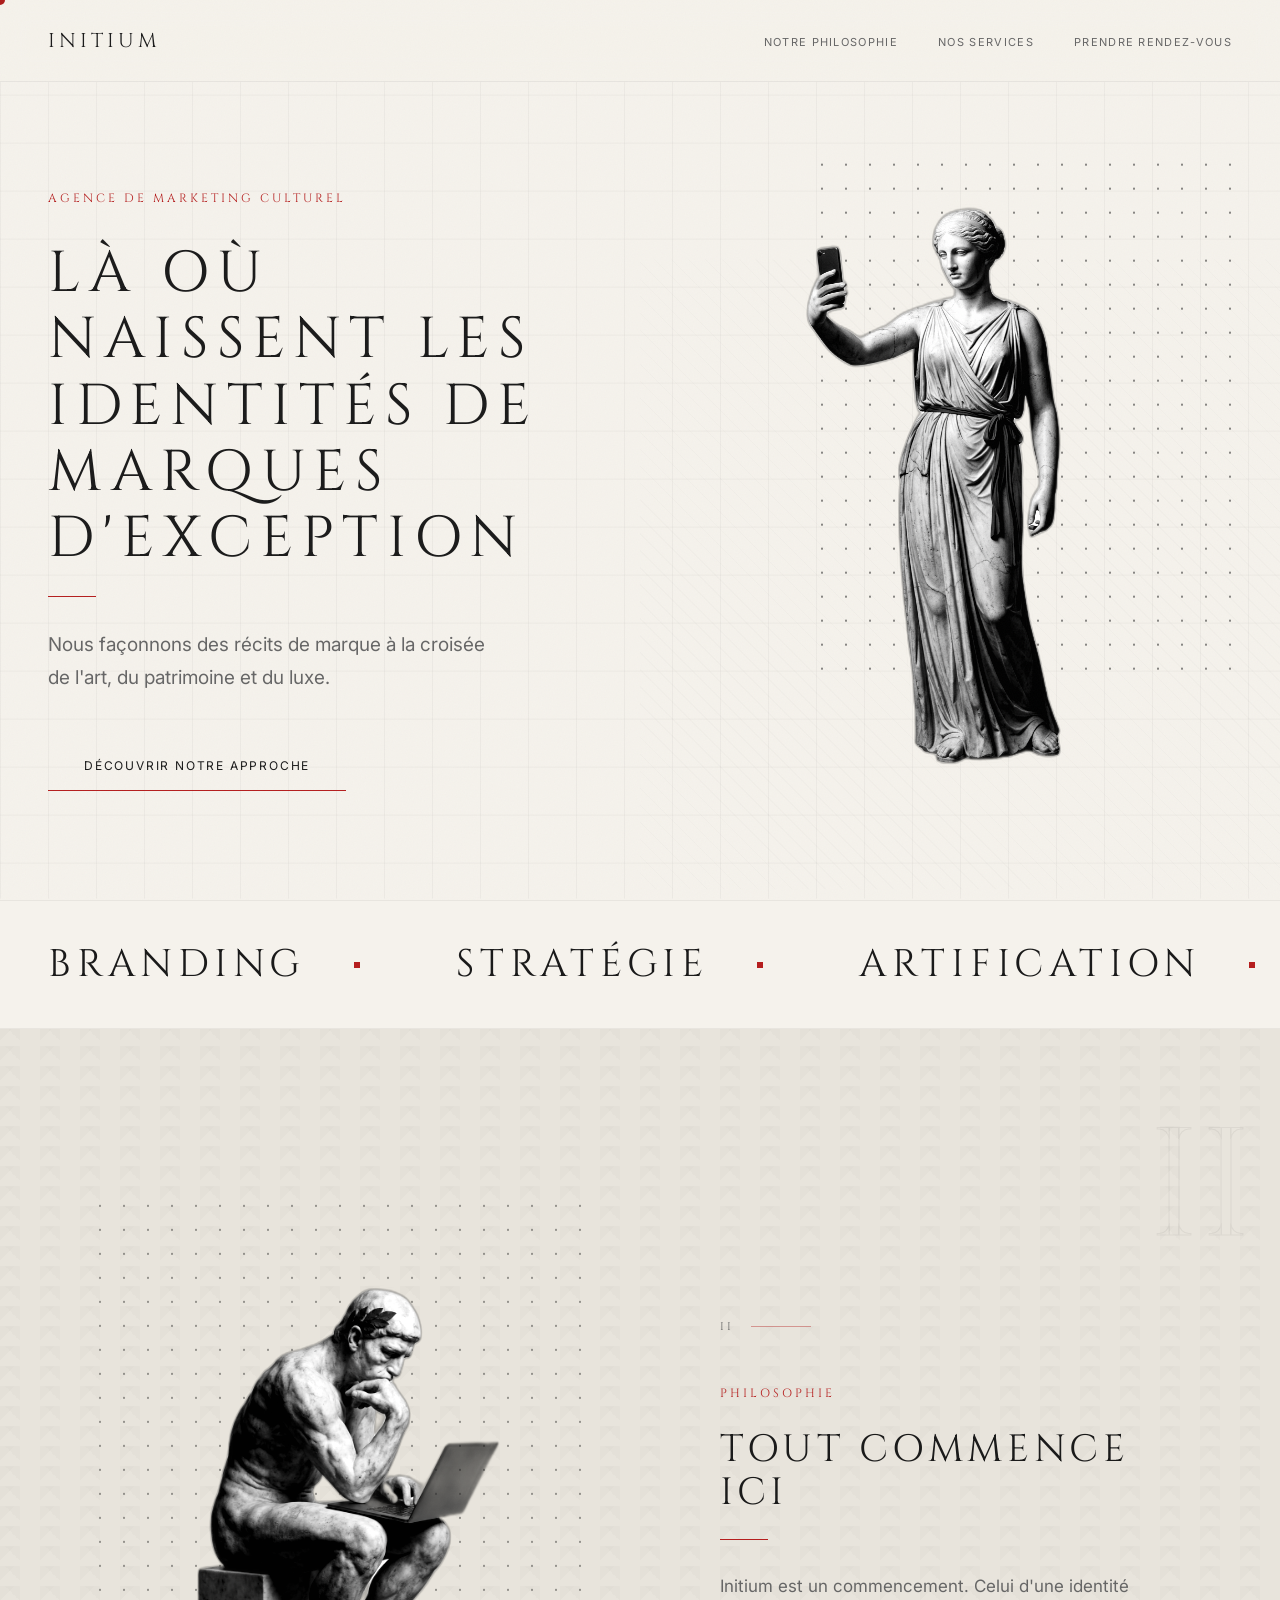
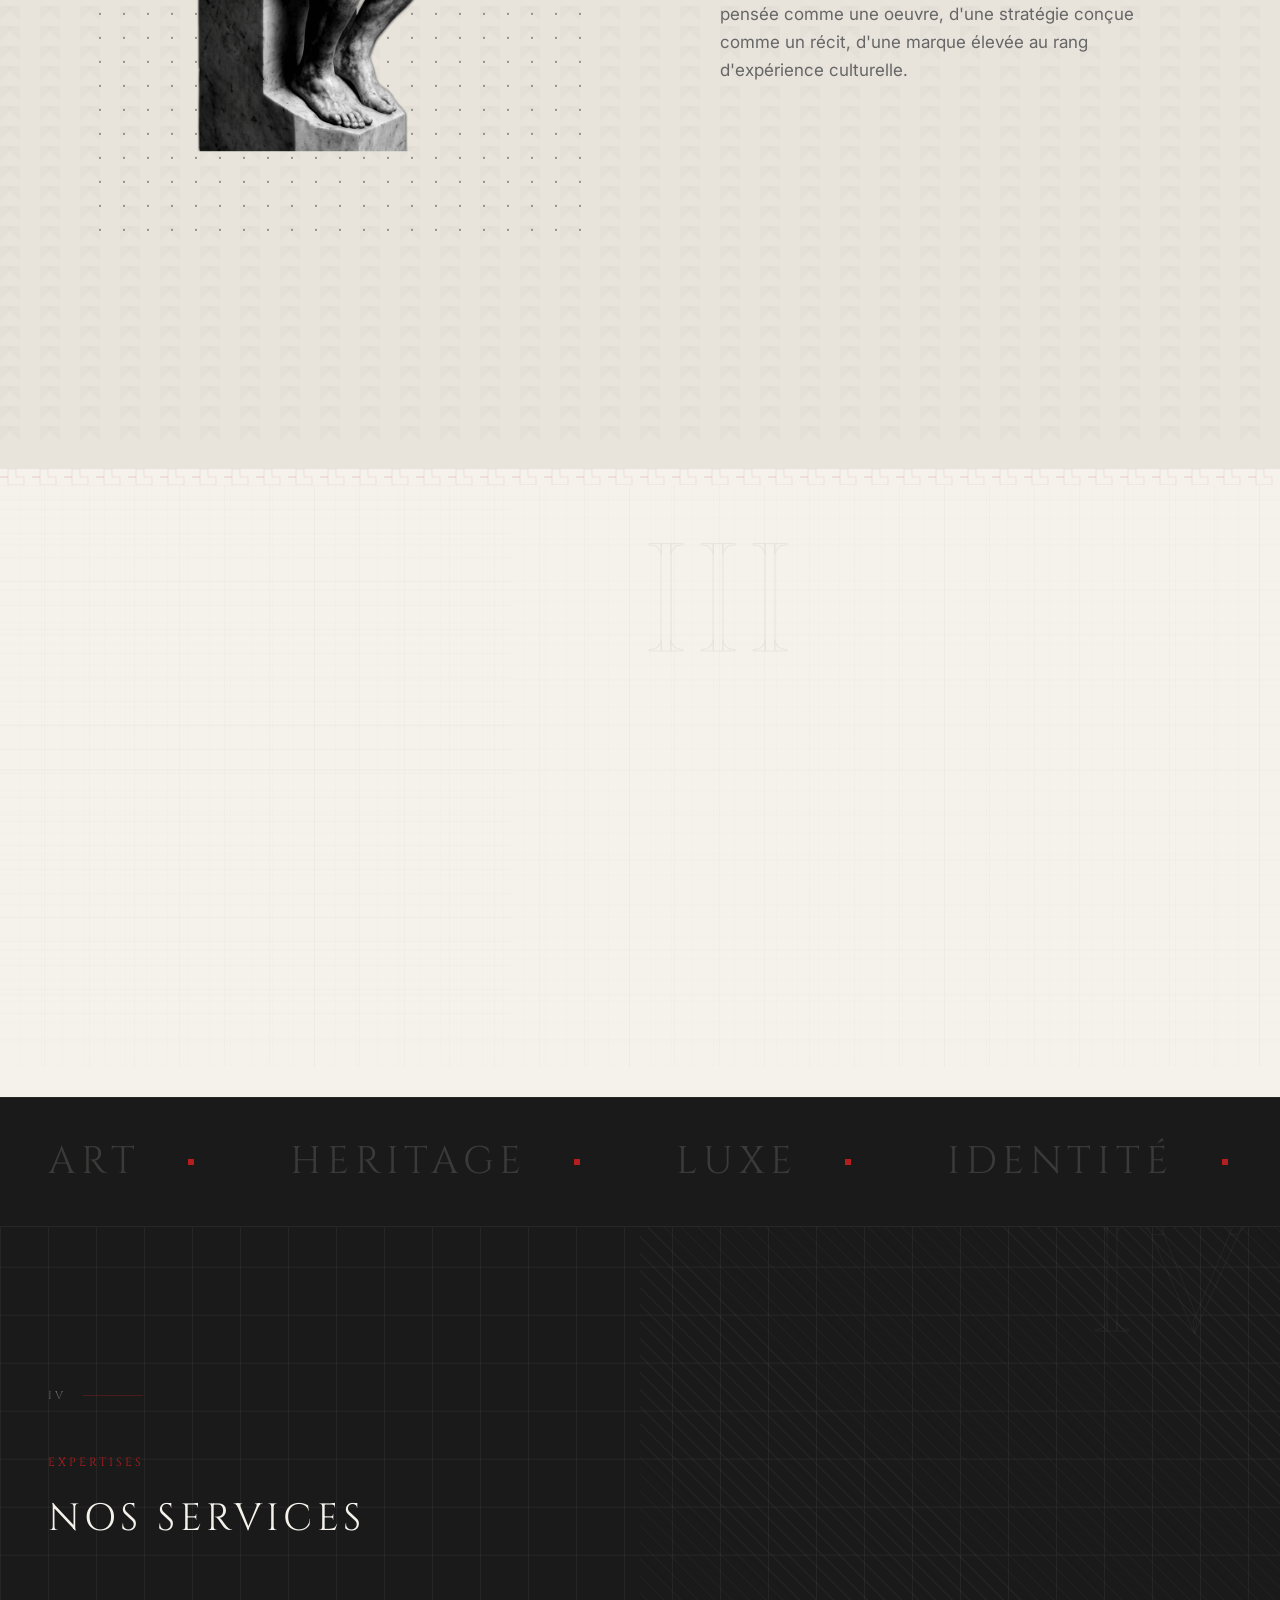
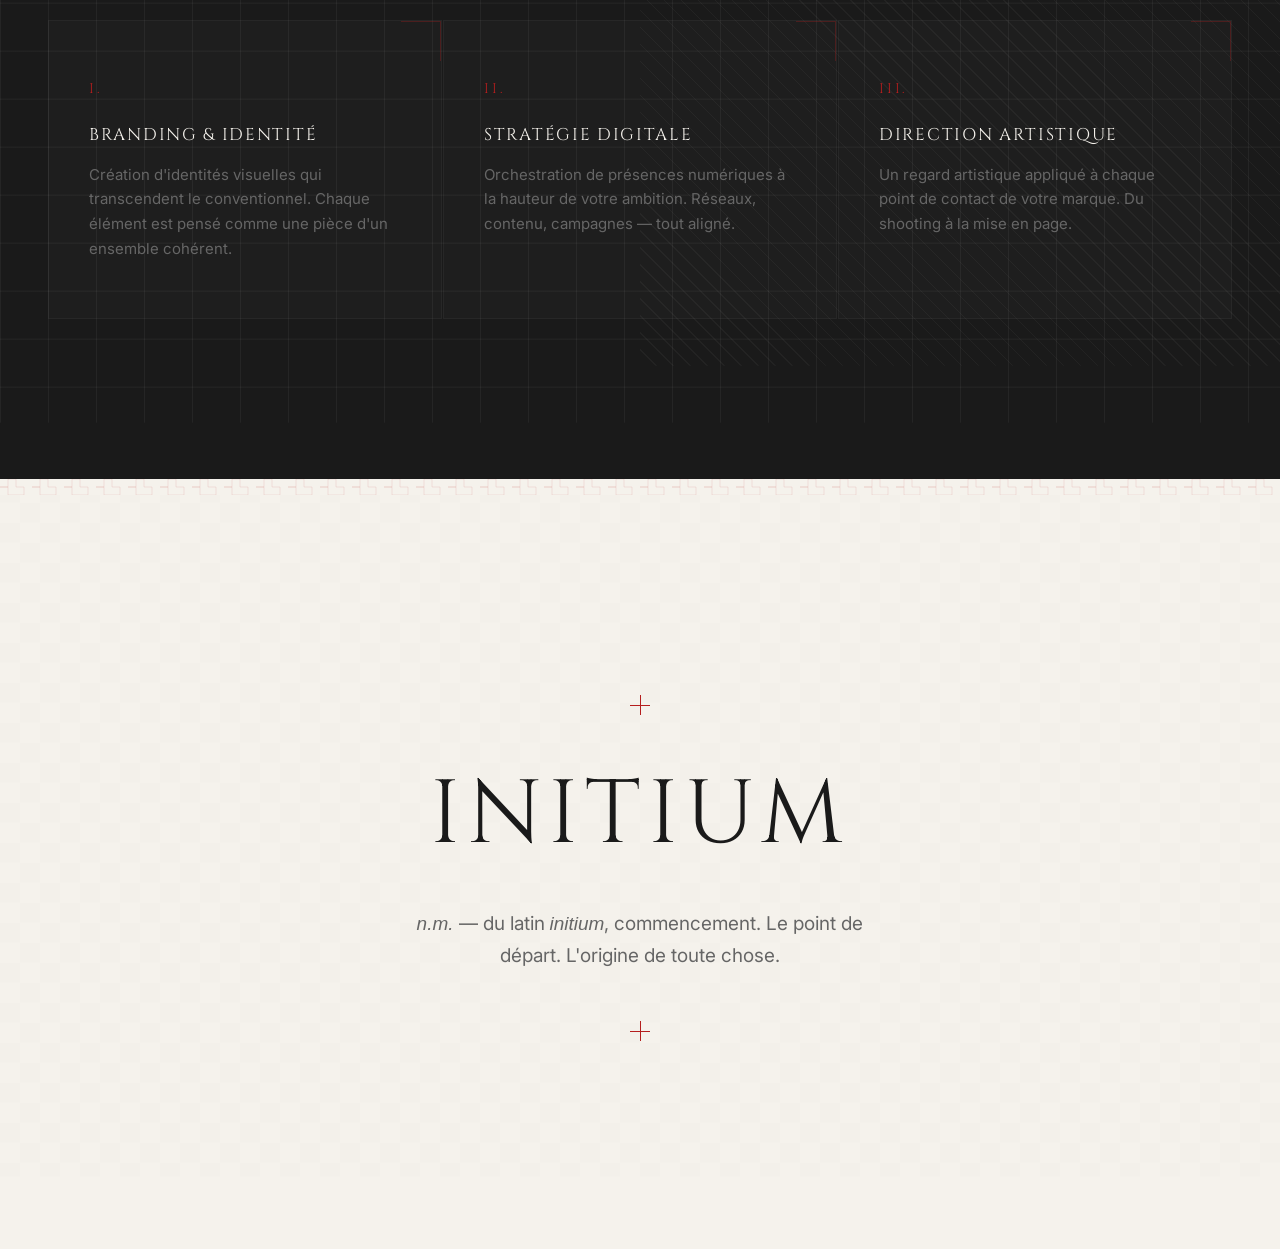
==== commit b5f7d7ea: "Intégration des illustrations Freepik sans fond - Venus selfie → hero index - Penseur laptop → secti" ====
--- a/index.html
+++ b/index.html
@@ -44,8 +44,7 @@
       <div class="hero__figure">
         <!-- Cadre pattern derrière la figure -->
         <div class="hero__figure-frame hero__figure-frame--offset pat-dots" style="opacity: 0.5;" data-parallax="0.03"></div>
-        <!-- Placeholder image — à remplacer par le buste Freepik -->
-        <img src="https://images.unsplash.com/photo-1588771930296-9d16c325bcc7?w=600&q=85" alt="Buste classique" data-parallax="0.05">
+        <img src="img/venus-selfie.png" alt="Vénus au selfie — statue classique avec smartphone" data-parallax="0.05">
       </div>
     </div>
   </section>
@@ -78,7 +77,7 @@
       <div class="split__figure">
         <!-- Pattern dots derrière l'image -->
         <div class="pattern-layer pat-dots" style="inset: 40px; opacity: 0.4; z-index: 1;" data-parallax="0.03"></div>
-        <img src="https://images.unsplash.com/photo-1558618666-fcd25c85f82e?w=600&q=85" alt="Colonne ionique" data-parallax="0.04">
+        <img src="img/penseur-laptop.png" alt="Le Penseur au laptop — statue classique avec ordinateur" data-parallax="0.04">
       </div>
       <div class="split__text">
         <div class="section-num-giant" data-parallax="0.06">II</div>
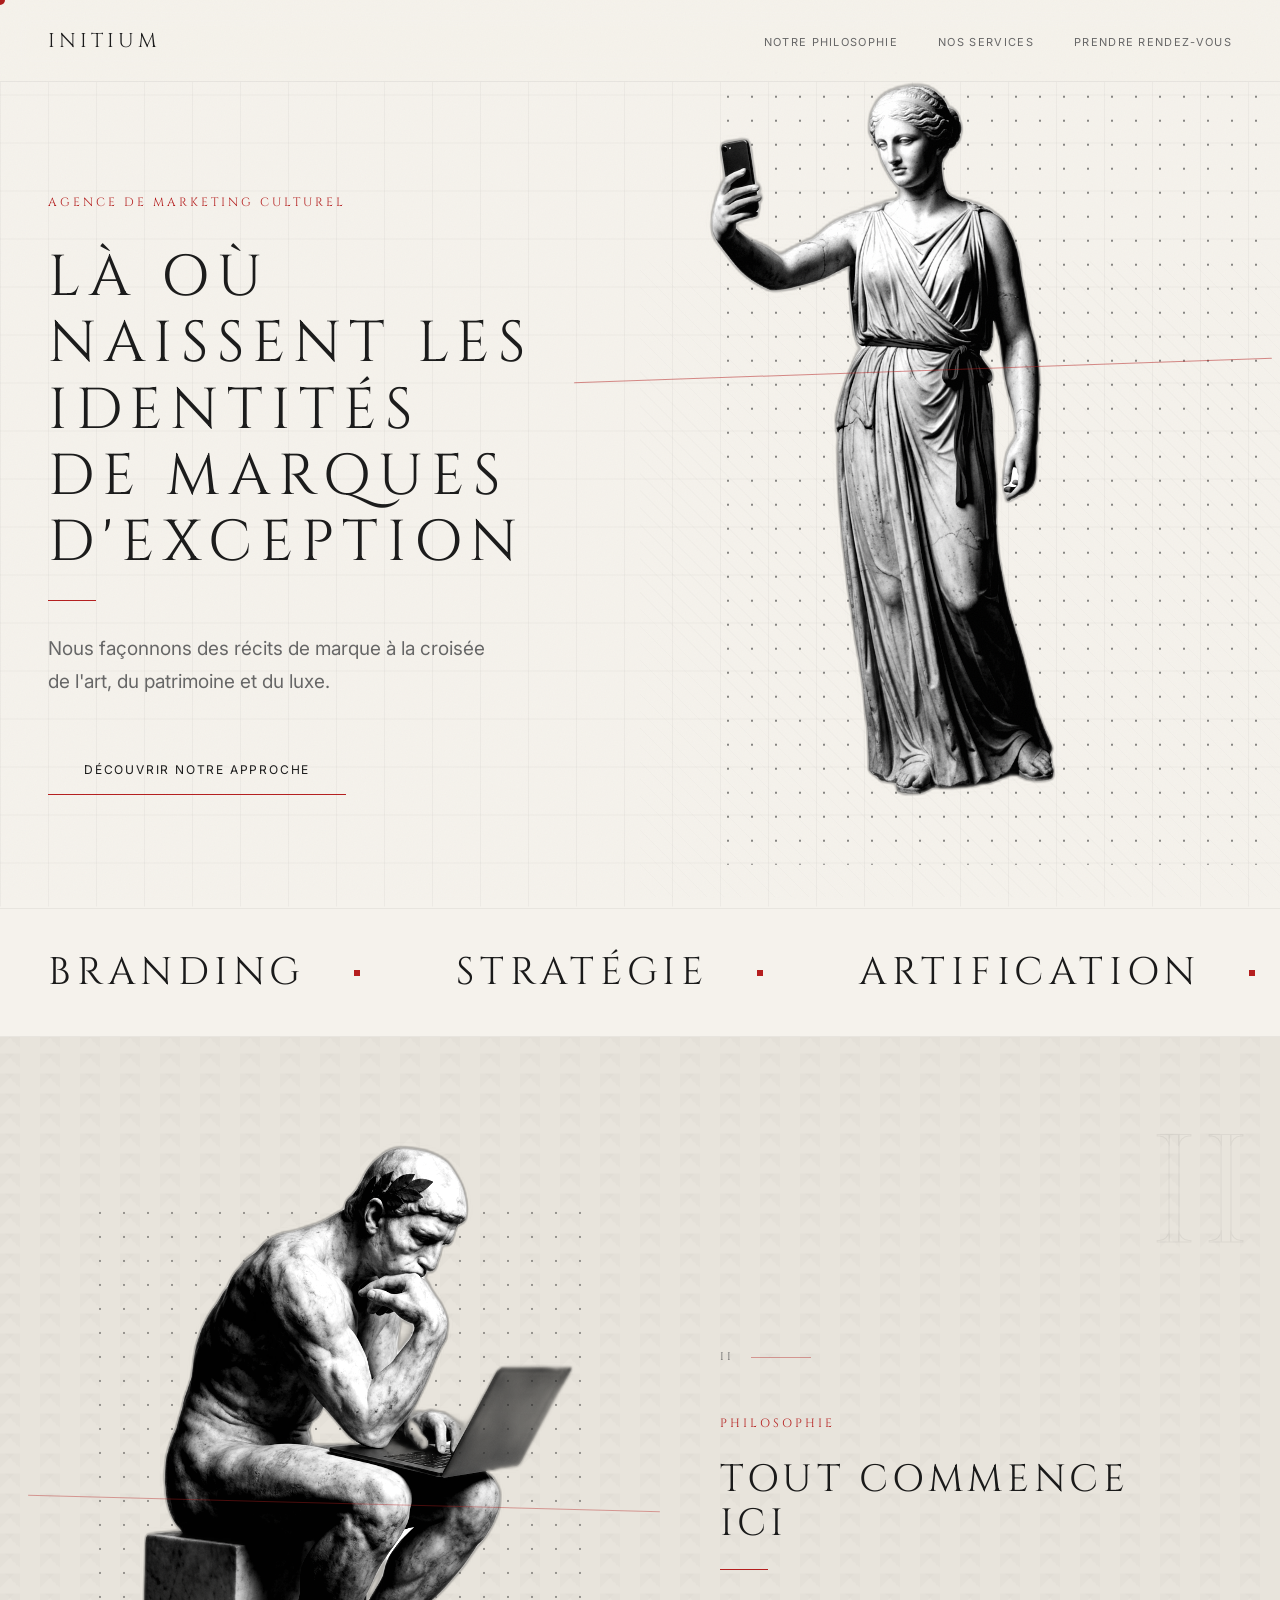
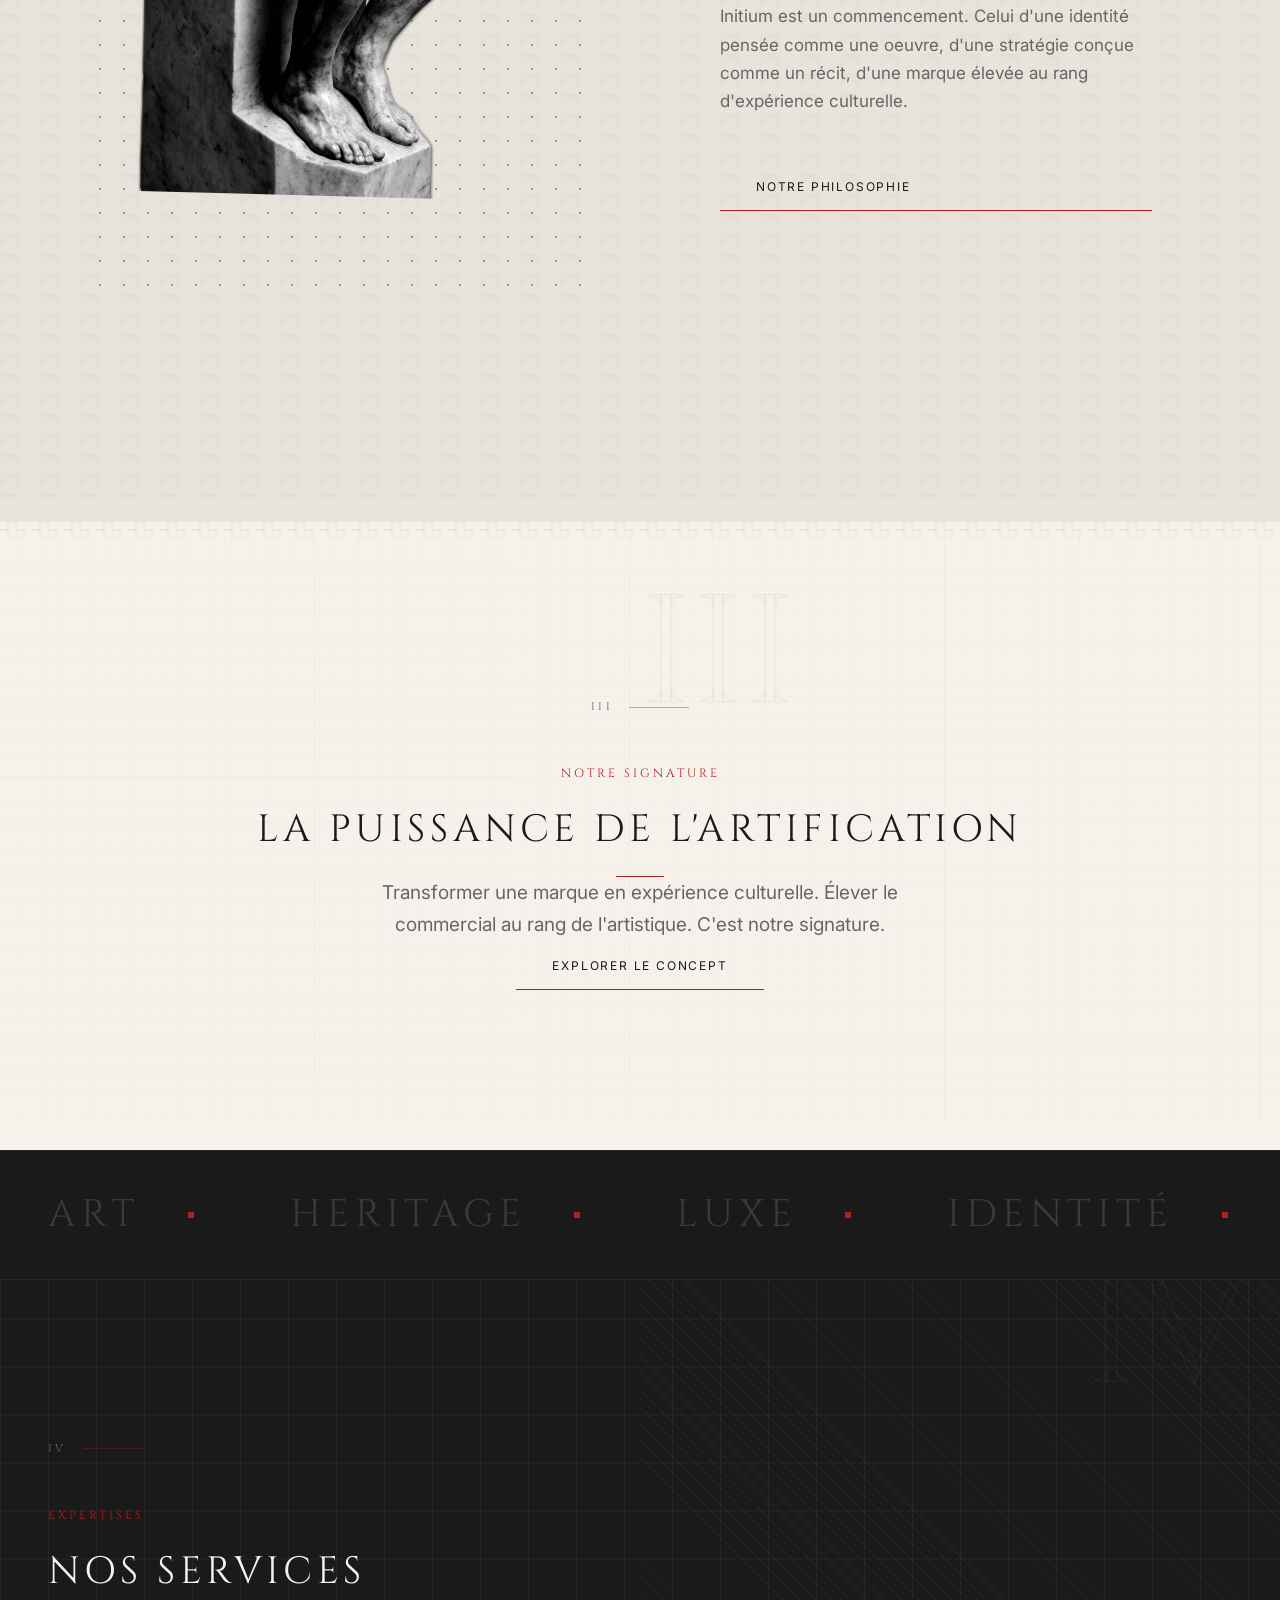
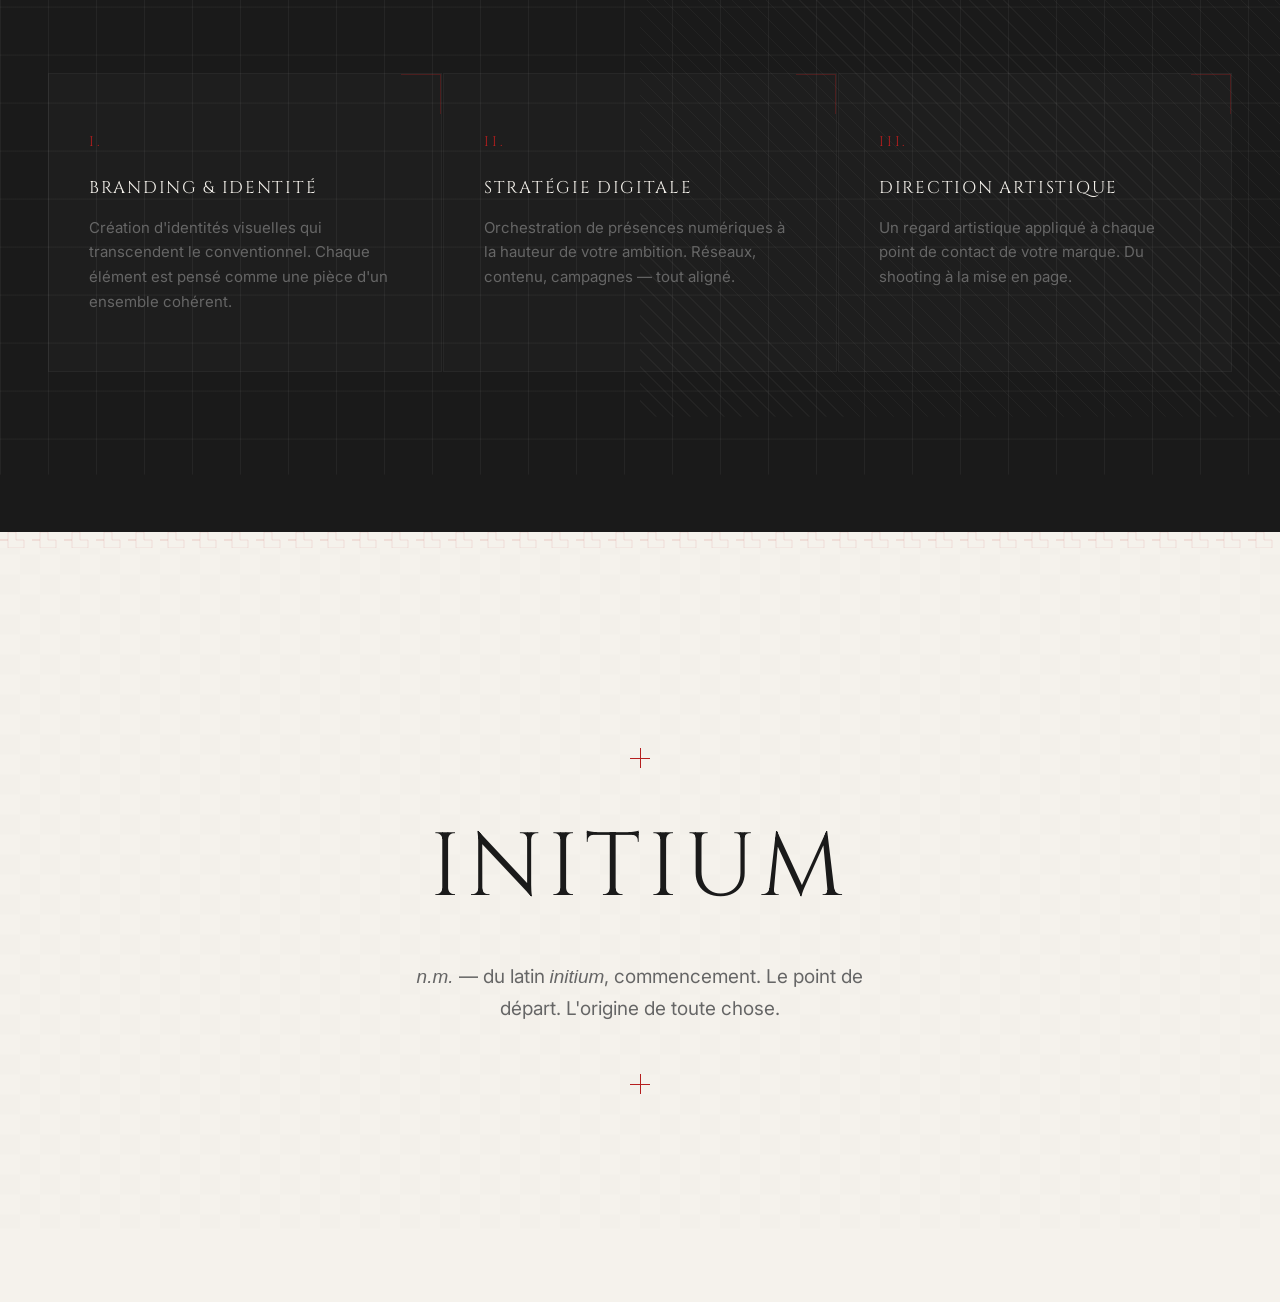
==== commit 4fb7ae55: "Figures agrandies, parallax différentiel, effets artsy - Figures 92vh hero / 85vh split (vs 70vh / 5" ====
--- a/index.html
+++ b/index.html
@@ -44,7 +44,7 @@
       <div class="hero__figure">
         <!-- Cadre pattern derrière la figure -->
         <div class="hero__figure-frame hero__figure-frame--offset pat-dots" style="opacity: 0.5;" data-parallax="0.03"></div>
-        <img src="img/venus-selfie.png" alt="Vénus au selfie — statue classique avec smartphone" data-parallax="0.05">
+        <img src="img/venus-selfie.png" alt="Vénus au selfie — statue classique avec smartphone" data-parallax="0.15" data-scale-scroll>
       </div>
     </div>
   </section>
@@ -77,7 +77,7 @@
       <div class="split__figure">
         <!-- Pattern dots derrière l'image -->
         <div class="pattern-layer pat-dots" style="inset: 40px; opacity: 0.4; z-index: 1;" data-parallax="0.03"></div>
-        <img src="img/penseur-laptop.png" alt="Le Penseur au laptop — statue classique avec ordinateur" data-parallax="0.04">
+        <img src="img/penseur-laptop.png" alt="Le Penseur au laptop — statue classique avec ordinateur" data-parallax="0.12" data-scale-scroll>
       </div>
       <div class="split__text">
         <div class="section-num-giant" data-parallax="0.06">II</div>
@@ -216,8 +216,9 @@
     }, { threshold: 0.15, rootMargin: '0px 0px -40px 0px' });
     reveals.forEach(el => observer.observe(el));
 
-    /* --- Parallax multicouche --- */
+    /* --- Parallax multicouche + scale-on-scroll --- */
     const parallaxEls = document.querySelectorAll('[data-parallax]');
+    const scaleEls = document.querySelectorAll('[data-scale-scroll]');
     let ticking = false;
     window.addEventListener('scroll', () => {
       if (!ticking) {
@@ -227,7 +228,16 @@
             const speed = parseFloat(el.dataset.parallax);
             const rect = el.getBoundingClientRect();
             const centerOffset = rect.top + rect.height / 2 - window.innerHeight / 2;
-            el.style.transform = `translateY(${centerOffset * speed * -1}px)`;
+            const translateY = centerOffset * speed * -1;
+            /* Figures avec scale progressif */
+            if (el.hasAttribute('data-scale-scroll')) {
+              const progress = Math.max(0, Math.min(1, 1 - rect.top / window.innerHeight));
+              const scale = 0.92 + progress * 0.12;
+              const baseRotate = el.closest('.split__figure') ? 1.5 : -2;
+              el.style.transform = `translateY(${translateY}px) scale(${scale}) rotate(${baseRotate}deg)`;
+            } else {
+              el.style.transform = `translateY(${translateY}px)`;
+            }
           });
           ticking = false;
         });
--- a/css/style.css
+++ b/css/style.css
@@ -308,7 +308,7 @@
   display: flex;
   align-items: center;
   position: relative;
-  overflow: hidden;
+  overflow: visible;
   background: var(--blanc-casse);
   padding-top: 80px;
 }
@@ -348,31 +348,50 @@
   position: relative;
   z-index: 1;
   display: flex;
-  align-items: center;
+  align-items: flex-end;
   justify-content: center;
-  min-height: 500px;
+  min-height: 600px;
+  overflow: visible;
 }
 
 .hero__figure img {
-  max-height: 70vh;
+  max-height: 92vh;
   width: auto;
-  max-width: 100%;
-  filter: grayscale(100%) contrast(1.2);
+  max-width: none;
+  filter: grayscale(100%) contrast(1.25);
   position: relative;
   z-index: 2;
+  transform: rotate(-2deg);
+  transform-origin: bottom center;
+  transition: transform 0.6s cubic-bezier(0.25, 0, 0, 1);
+}
+
+/* Ligne rouge traversante sur la figure */
+.hero__figure::after {
+  content: '';
+  position: absolute;
+  top: 35%;
+  left: -40px;
+  right: -40px;
+  height: 1px;
+  background: var(--rouge);
+  opacity: 0.5;
+  z-index: 3;
+  transform: rotate(-2deg);
 }
 
 /* Cadre pattern derrière la figure */
 .hero__figure-frame {
   position: absolute;
-  width: 80%;
-  height: 85%;
+  width: 90%;
+  height: 100%;
   z-index: 1;
+  mix-blend-mode: multiply;
 }
 /* Décalé en haut à droite */
 .hero__figure-frame--offset {
-  top: -20px;
-  right: -20px;
+  top: -40px;
+  right: -40px;
 }
 
 /* ===== MARQUEE / BANDEAU DÉFILANT ===== */
@@ -434,18 +453,35 @@
 
 .split__figure {
   position: relative;
-  min-height: 600px;
+  min-height: 700px;
   display: flex;
   align-items: center;
   justify-content: center;
-  overflow: hidden;
+  overflow: visible;
 }
 .split__figure img {
-  max-height: 500px;
+  max-height: 85vh;
   width: auto;
-  filter: grayscale(100%) contrast(1.2);
+  max-width: none;
+  filter: grayscale(100%) contrast(1.25);
   position: relative;
   z-index: 2;
+  transform: rotate(1.5deg);
+  transform-origin: center bottom;
+}
+
+/* Ligne rouge sur split figure */
+.split__figure::after {
+  content: '';
+  position: absolute;
+  top: 40%;
+  left: -20px;
+  right: -20px;
+  height: 1px;
+  background: var(--rouge);
+  opacity: 0.4;
+  z-index: 3;
+  transform: rotate(1.5deg);
 }
 
 /* ===== NUMÉRO DE SECTION GÉANT ===== */
@@ -643,9 +679,12 @@
 @media (max-width: 1024px) {
   .hero__inner { grid-template-columns: 1fr; gap: 48px; }
   .hero__figure { min-height: 400px; }
+  .hero__figure img { max-height: 70vh; }
   .hero__deco-letter { font-size: 200px; }
   .split { grid-template-columns: 1fr; }
   .split__text { padding: 64px 32px; }
+  .split__figure { min-height: 500px; }
+  .split__figure img { max-height: 65vh; }
   .cards-row { grid-template-columns: 1fr; }
 }
 
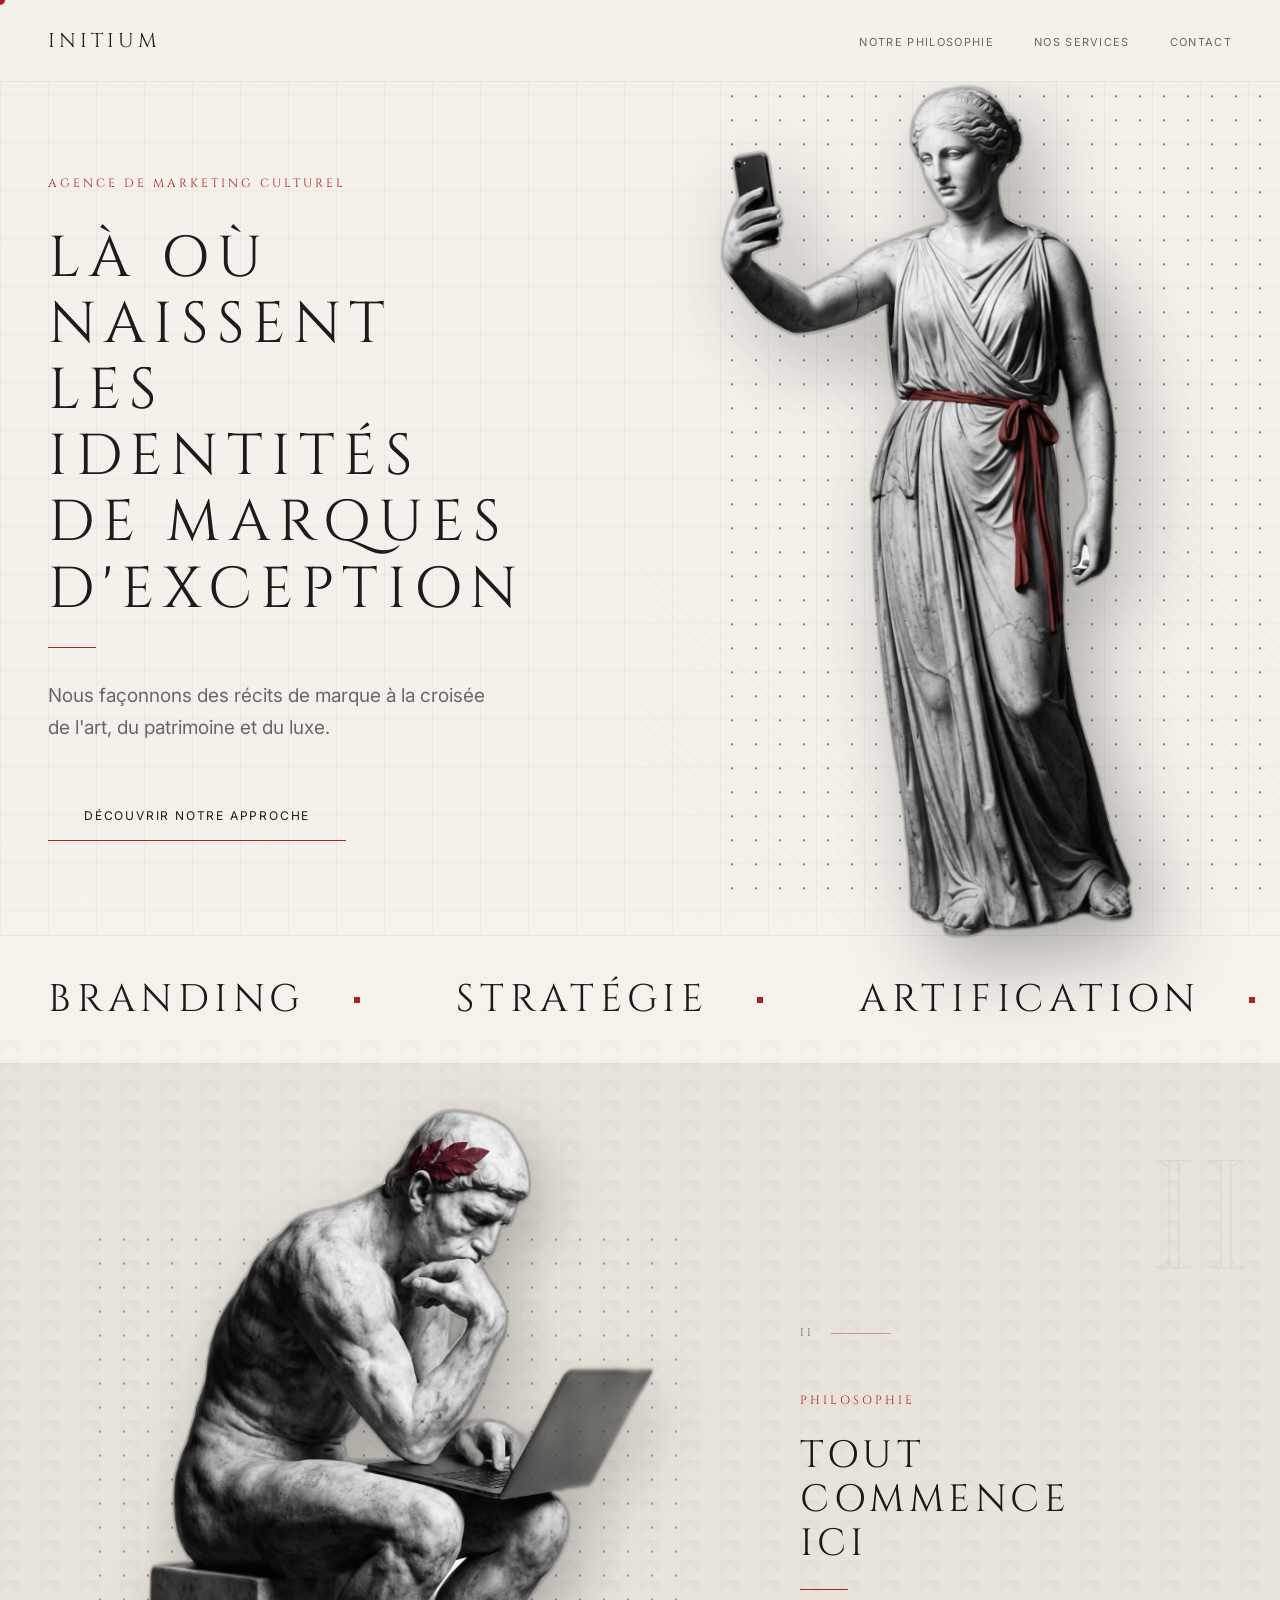
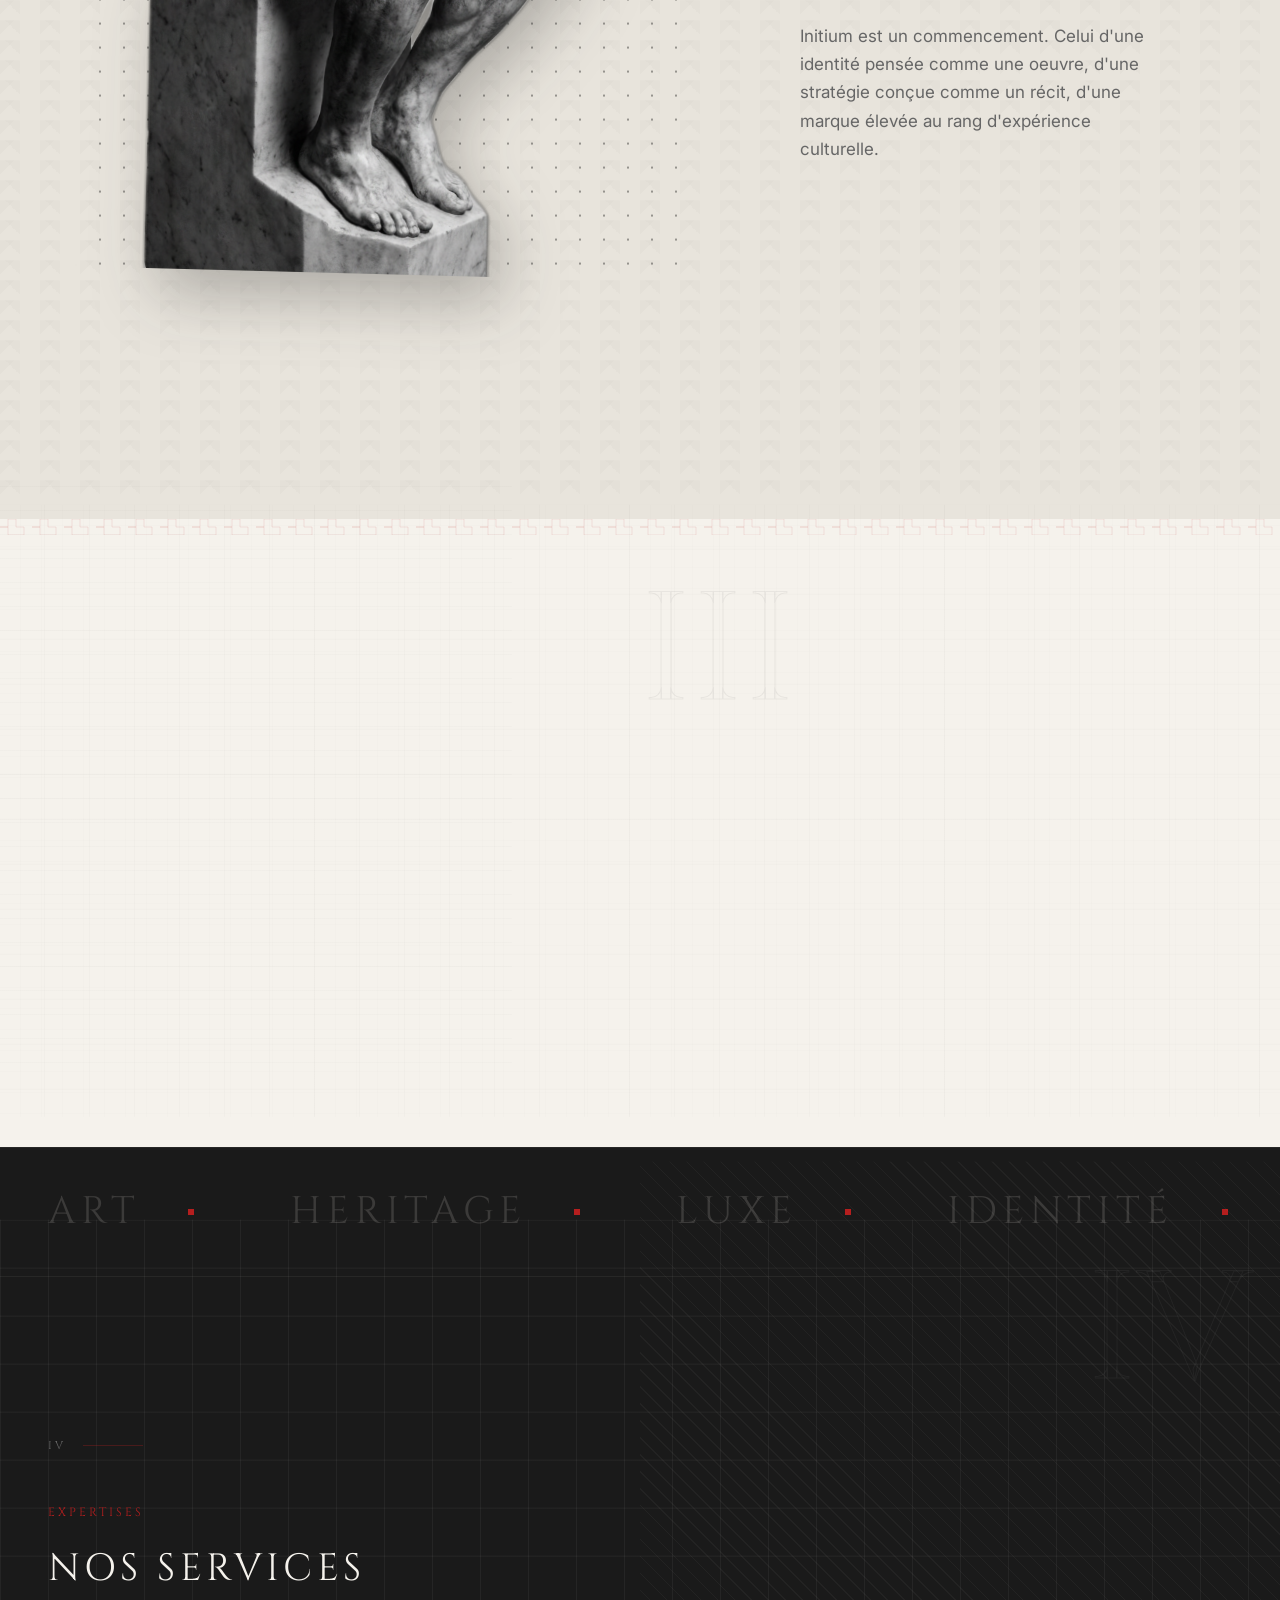
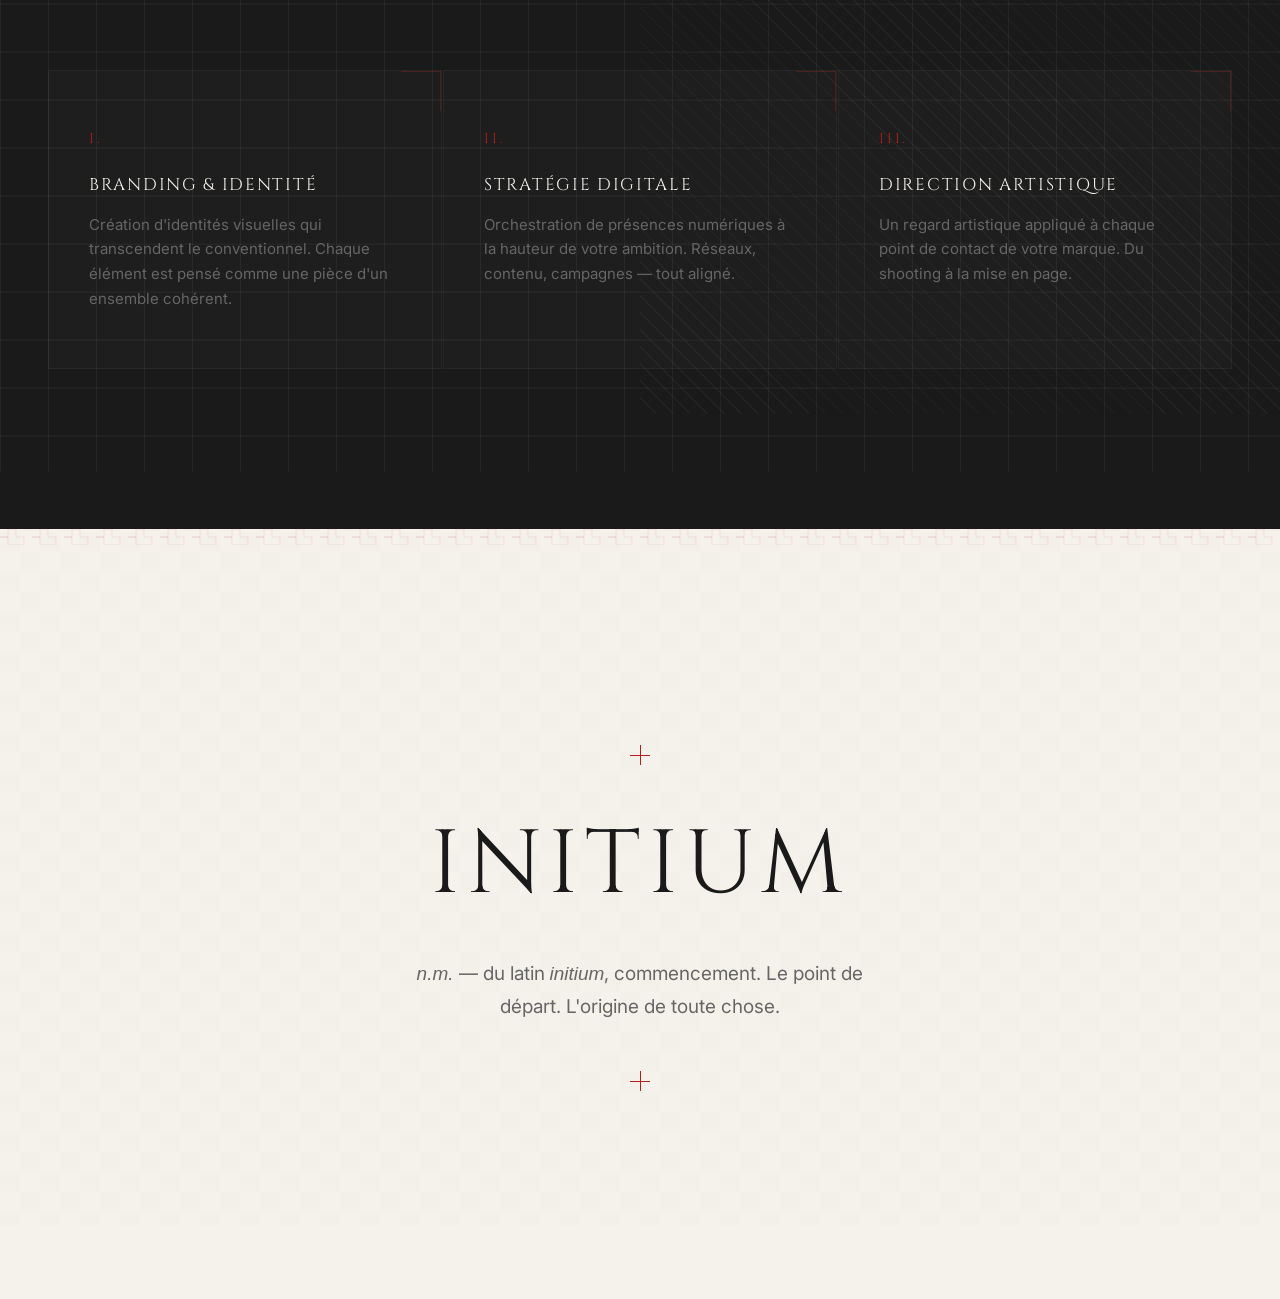
==== commit 0a8acf50: "Restructuration complète du site Initium Architecture : - Fusion artification.html → philosophie.htm" ====
--- a/index.html
+++ b/index.html
@@ -18,7 +18,7 @@
     <ul class="site-nav__links">
       <li><a href="philosophie.html">Notre philosophie</a></li>
       <li><a href="services.html">Nos services</a></li>
-      <li><a href="#calendly">Prendre rendez-vous</a></li>
+      <li><a href="contact.html">Contact</a></li>
     </ul>
   </nav>
 
@@ -107,7 +107,7 @@
       <h2 class="t-lapidaire t-lapidaire--md mb-24 reveal reveal--delay-1">La puissance de l'artification</h2>
       <div class="filet mb-32 reveal reveal--delay-1" style="margin: 0 auto;"></div>
       <p class="t-corps t-corps--lg mb-48 reveal reveal--delay-2" style="max-width: 560px; margin: 0 auto;">Transformer une marque en expérience culturelle. Élever le commercial au rang de l'artistique. C'est notre signature.</p>
-      <a href="artification.html" class="btn reveal reveal--delay-3">Explorer le concept</a>
+      <a href="philosophie.html#artification" class="btn reveal reveal--delay-3">Explorer le concept</a>
     </div>
   </section>
 
--- a/css/style.css
+++ b/css/style.css
@@ -288,7 +288,7 @@
 .section {
   padding: 160px 48px;
   position: relative;
-  overflow: hidden;
+  overflow: visible;
 }
 .section__inner {
   max-width: 1200px;
@@ -355,29 +355,17 @@
 }
 
 .hero__figure img {
-  max-height: 92vh;
+  height: 110vh;
   width: auto;
   max-width: none;
-  filter: grayscale(100%) contrast(1.25);
+  max-height: none;
   position: relative;
   z-index: 2;
   transform: rotate(-2deg);
   transform-origin: bottom center;
   transition: transform 0.6s cubic-bezier(0.25, 0, 0, 1);
-}
-
-/* Ligne rouge traversante sur la figure */
-.hero__figure::after {
-  content: '';
-  position: absolute;
-  top: 35%;
-  left: -40px;
-  right: -40px;
-  height: 1px;
-  background: var(--rouge);
-  opacity: 0.5;
-  z-index: 3;
-  transform: rotate(-2deg);
+  margin-bottom: -15vh;
+  filter: drop-shadow(20px 30px 40px rgba(26, 26, 26, 0.35));
 }
 
 /* Cadre pattern derrière la figure */
@@ -460,29 +448,19 @@
   overflow: visible;
 }
 .split__figure img {
-  max-height: 85vh;
+  height: 100vh;
   width: auto;
   max-width: none;
-  filter: grayscale(100%) contrast(1.25);
+  max-height: none;
   position: relative;
   z-index: 2;
   transform: rotate(1.5deg);
   transform-origin: center bottom;
-}
-
-/* Ligne rouge sur split figure */
-.split__figure::after {
-  content: '';
-  position: absolute;
-  top: 40%;
-  left: -20px;
-  right: -20px;
-  height: 1px;
-  background: var(--rouge);
-  opacity: 0.4;
-  z-index: 3;
-  transform: rotate(1.5deg);
-}
+  margin-top: -10vh;
+  margin-bottom: -10vh;
+  filter: drop-shadow(15px 25px 35px rgba(26, 26, 26, 0.3));
+}
+
 
 /* ===== NUMÉRO DE SECTION GÉANT ===== */
 .section-num-giant {
@@ -679,12 +657,12 @@
 @media (max-width: 1024px) {
   .hero__inner { grid-template-columns: 1fr; gap: 48px; }
   .hero__figure { min-height: 400px; }
-  .hero__figure img { max-height: 70vh; }
+  .hero__figure img { height: 75vh; margin-bottom: -10vh; }
   .hero__deco-letter { font-size: 200px; }
   .split { grid-template-columns: 1fr; }
   .split__text { padding: 64px 32px; }
   .split__figure { min-height: 500px; }
-  .split__figure img { max-height: 65vh; }
+  .split__figure img { height: 70vh; margin-top: -5vh; margin-bottom: -5vh; }
   .cards-row { grid-template-columns: 1fr; }
 }
 
